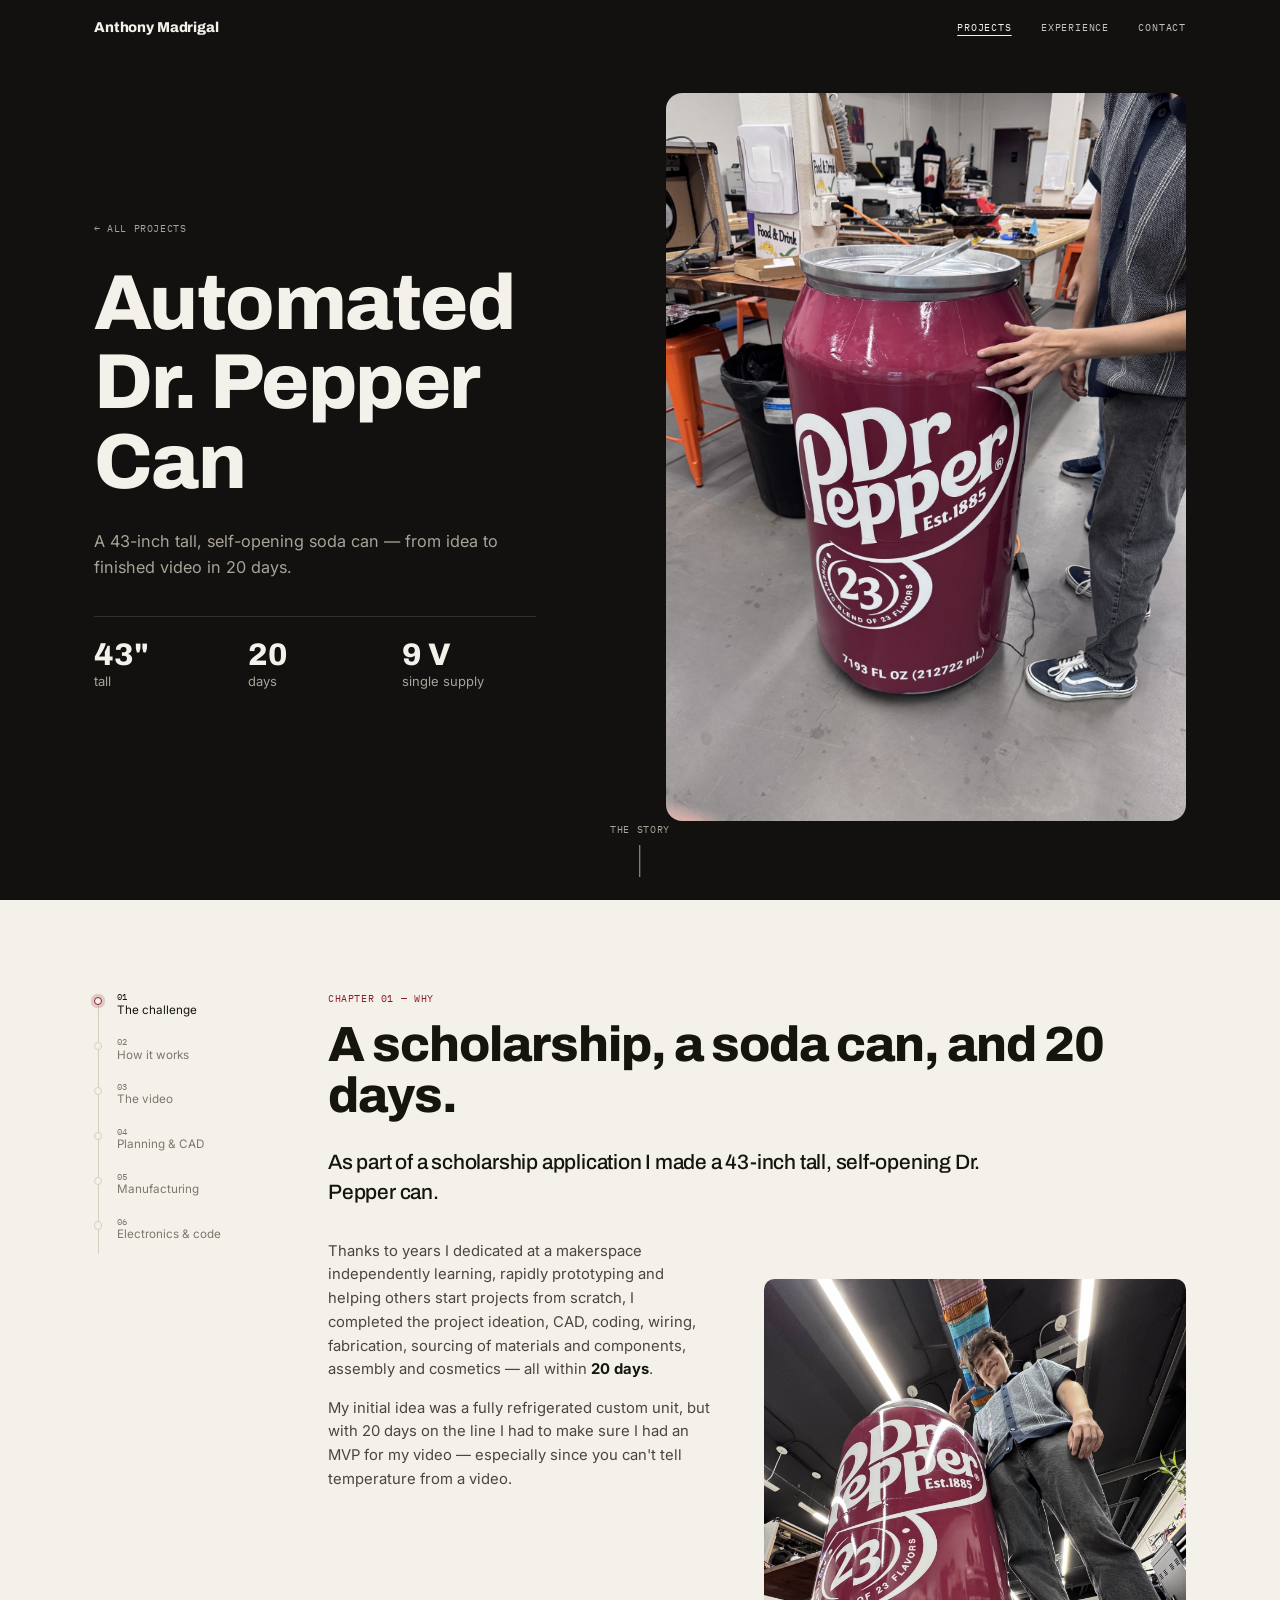
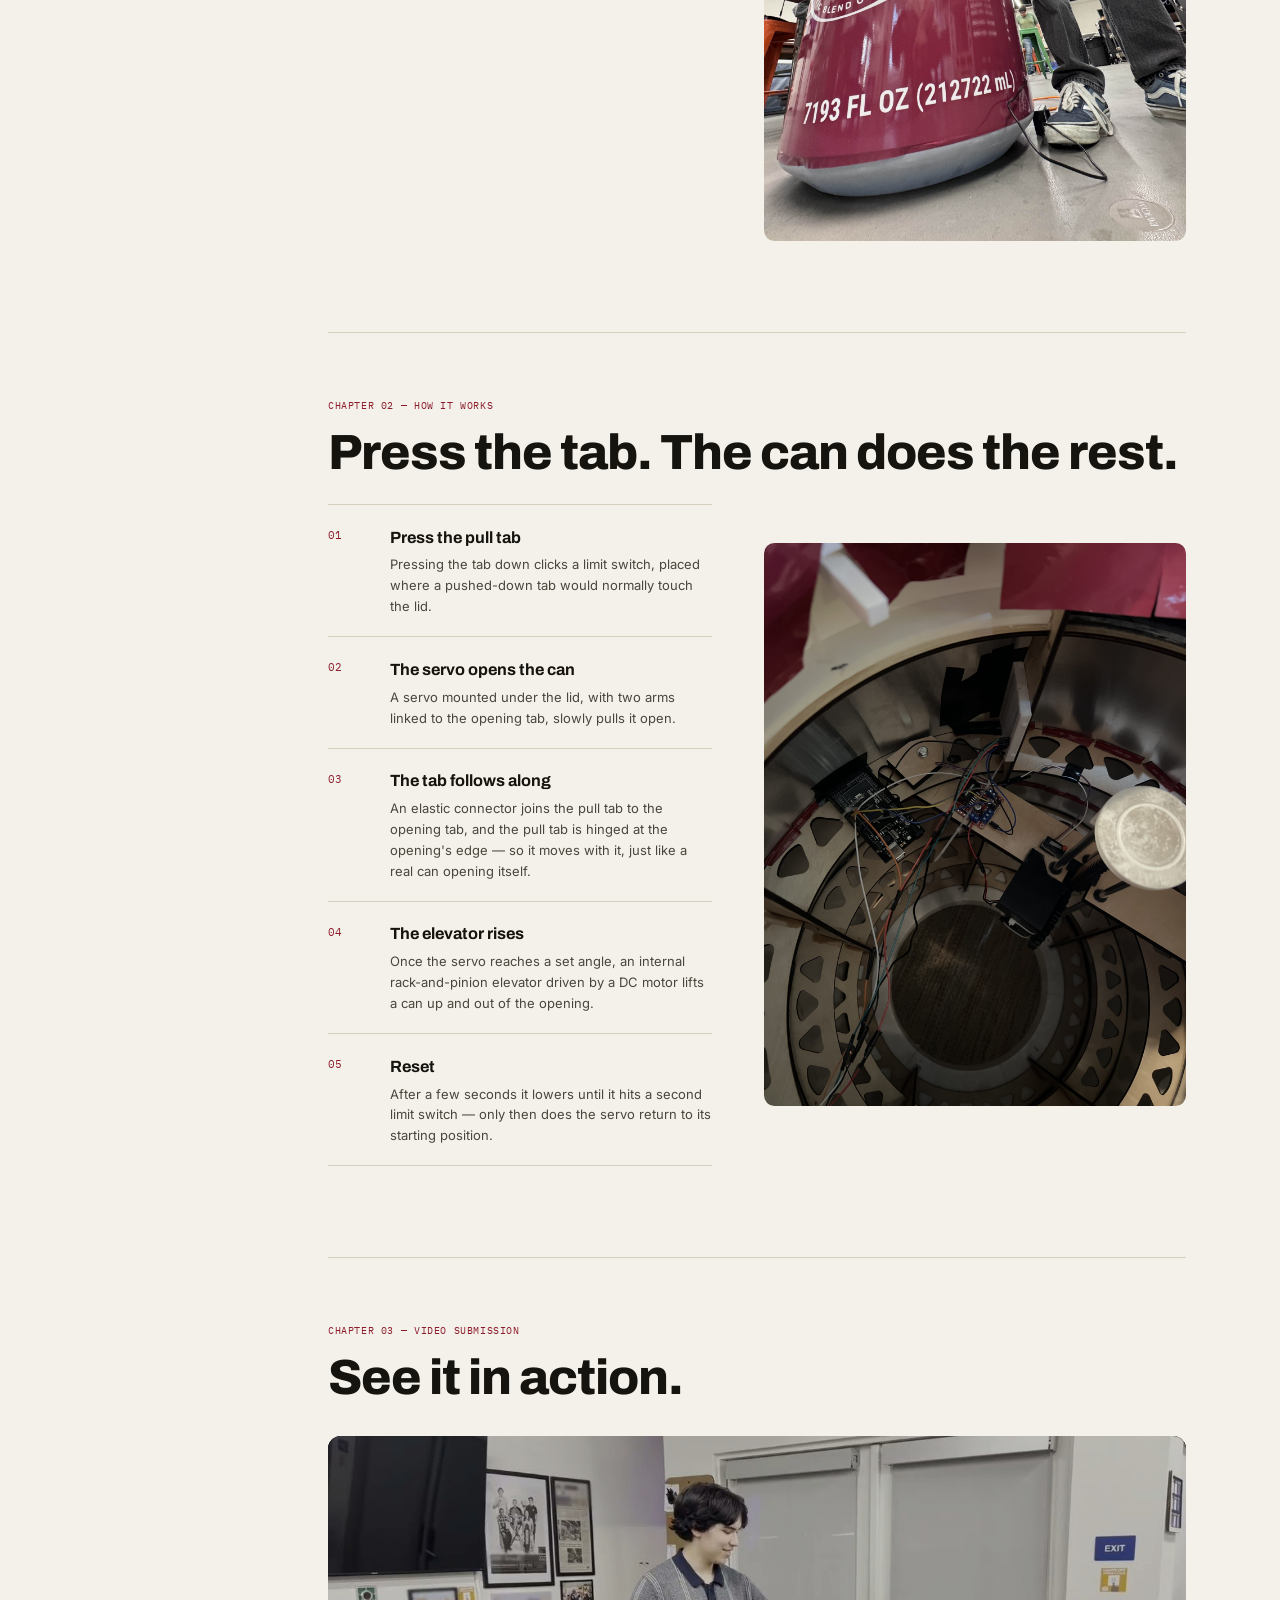
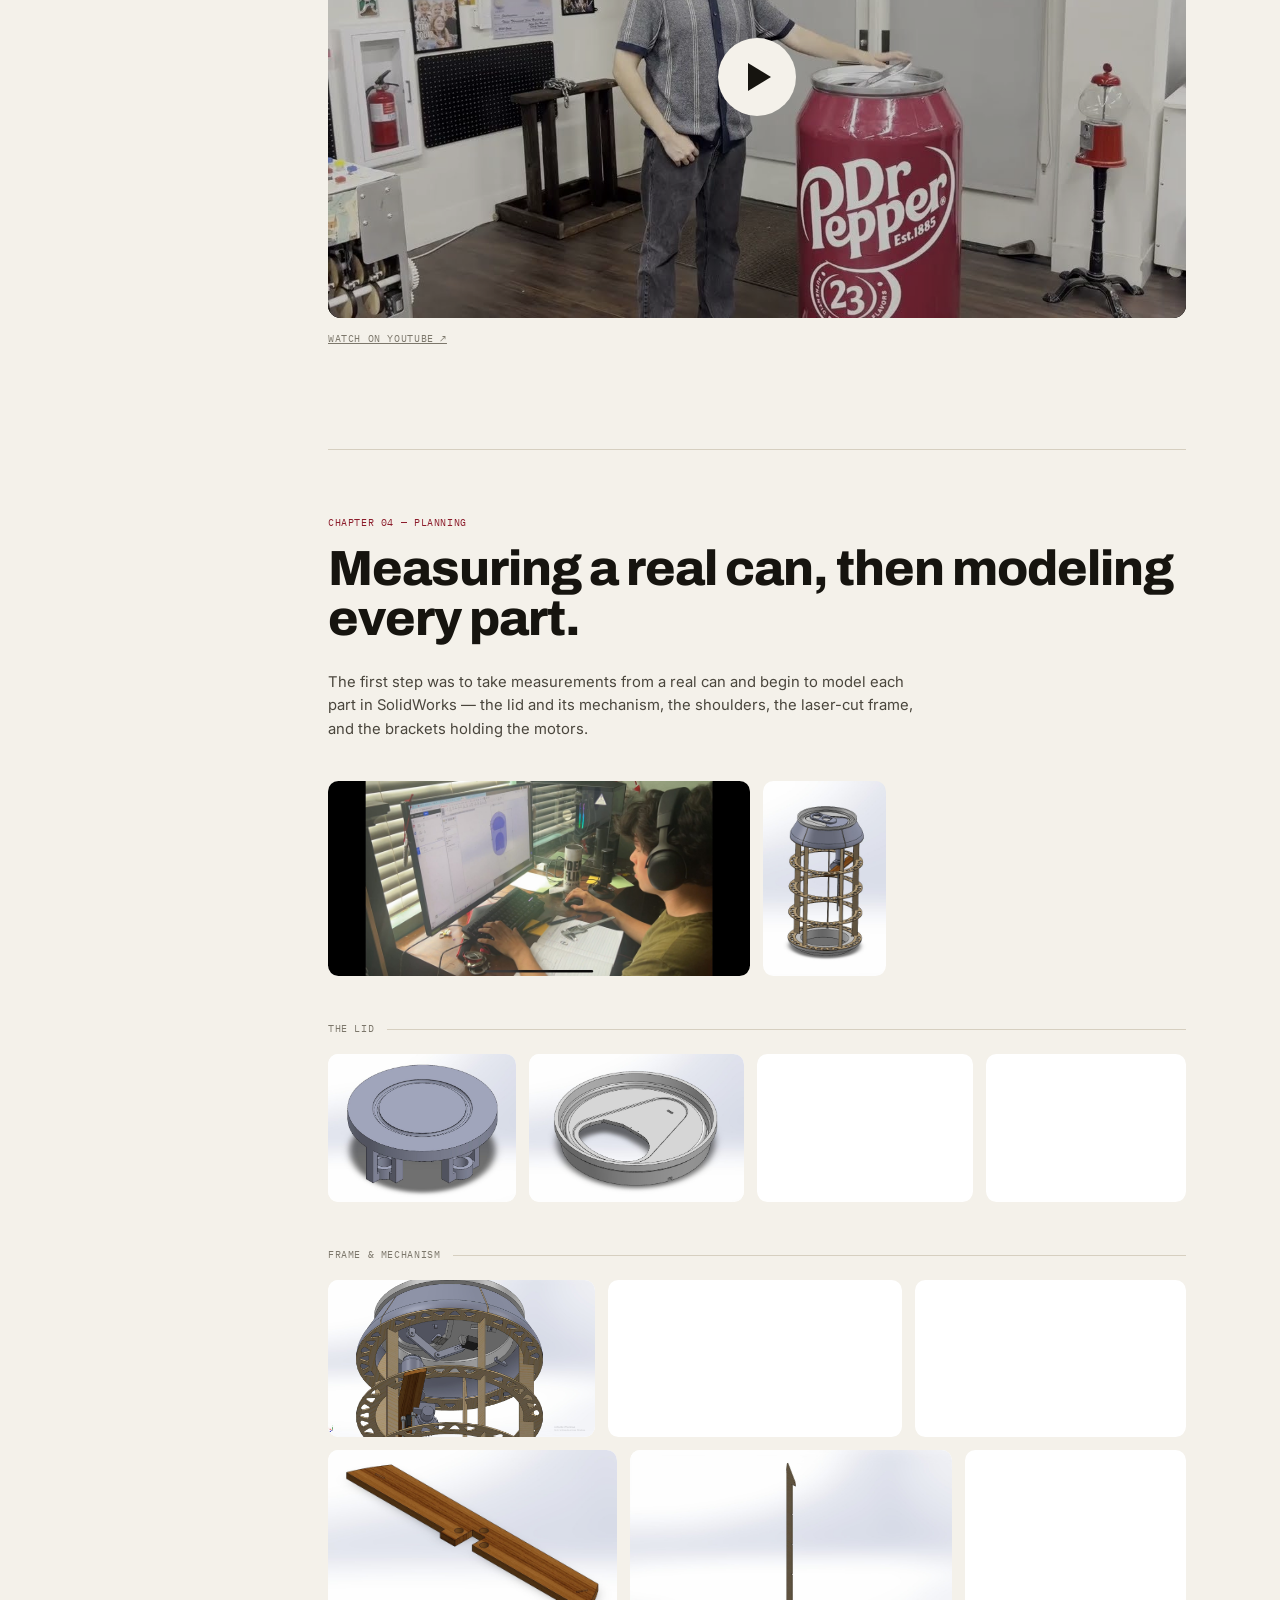
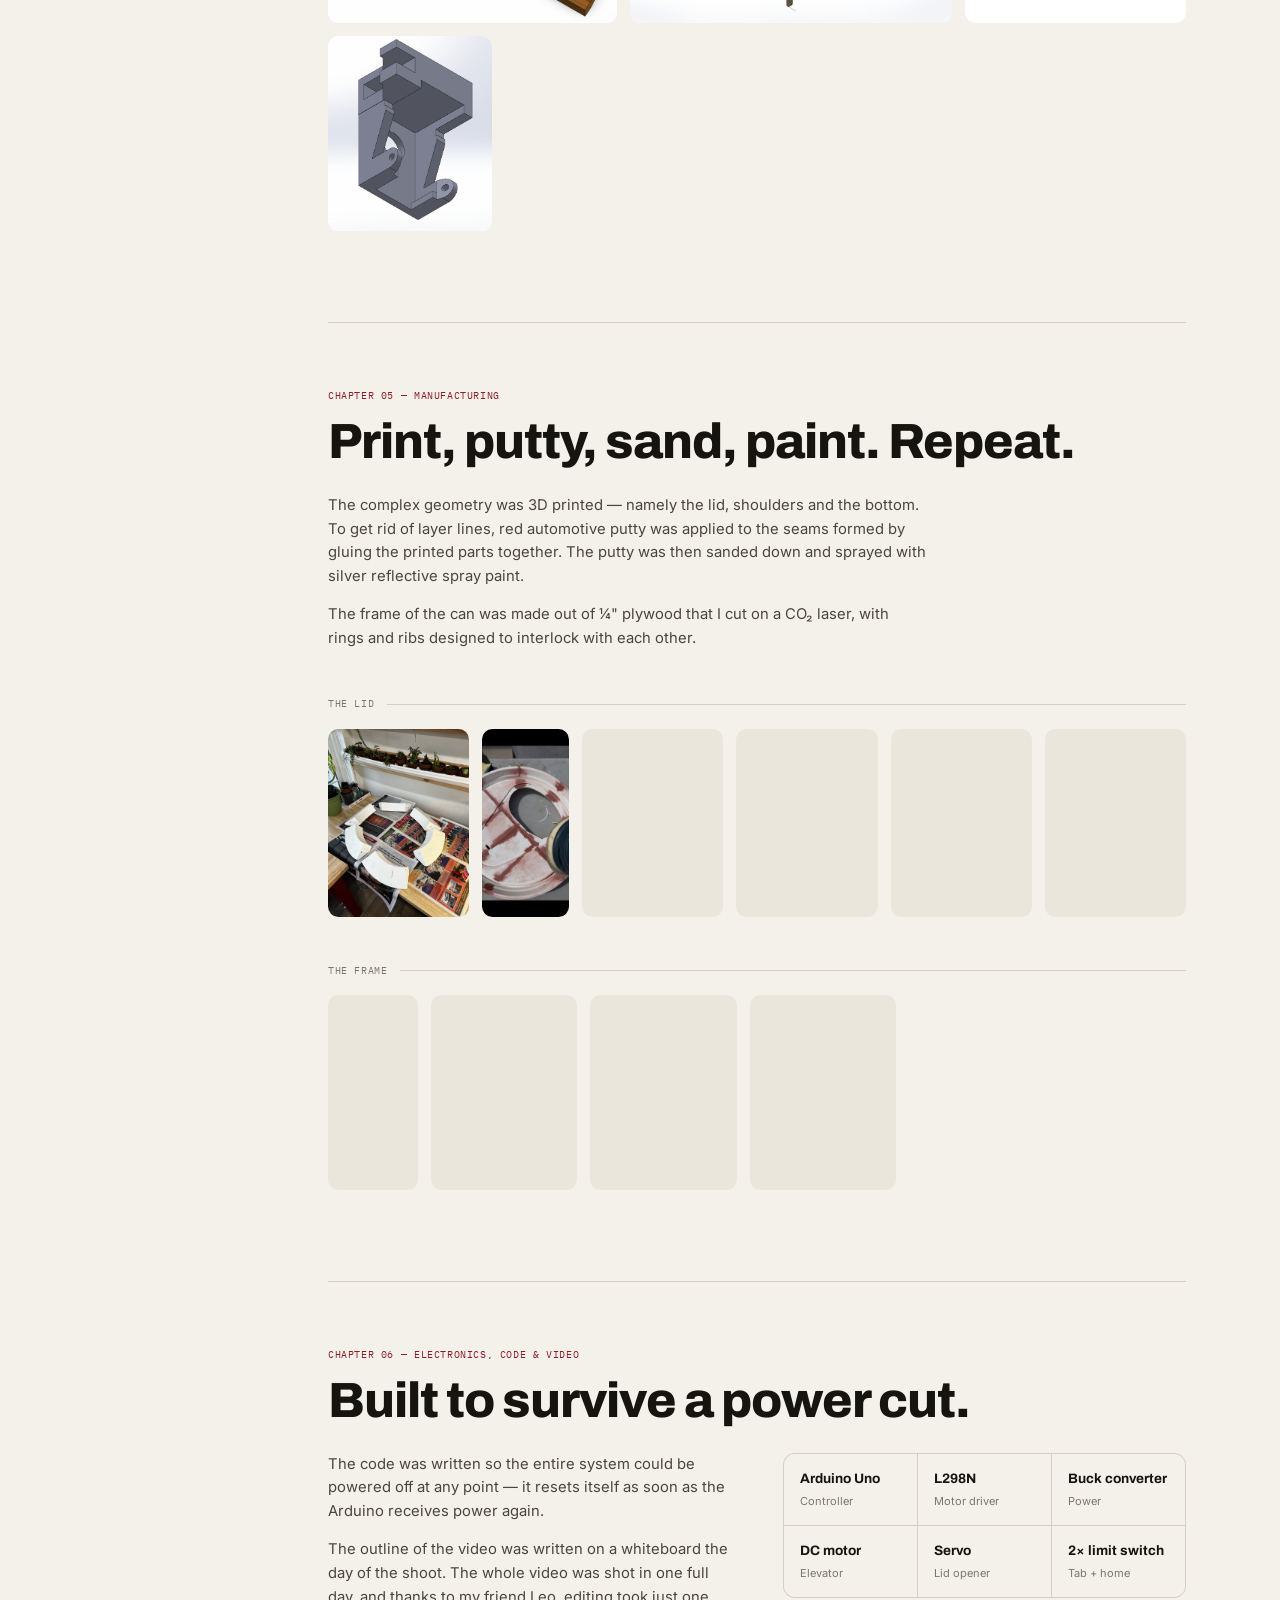
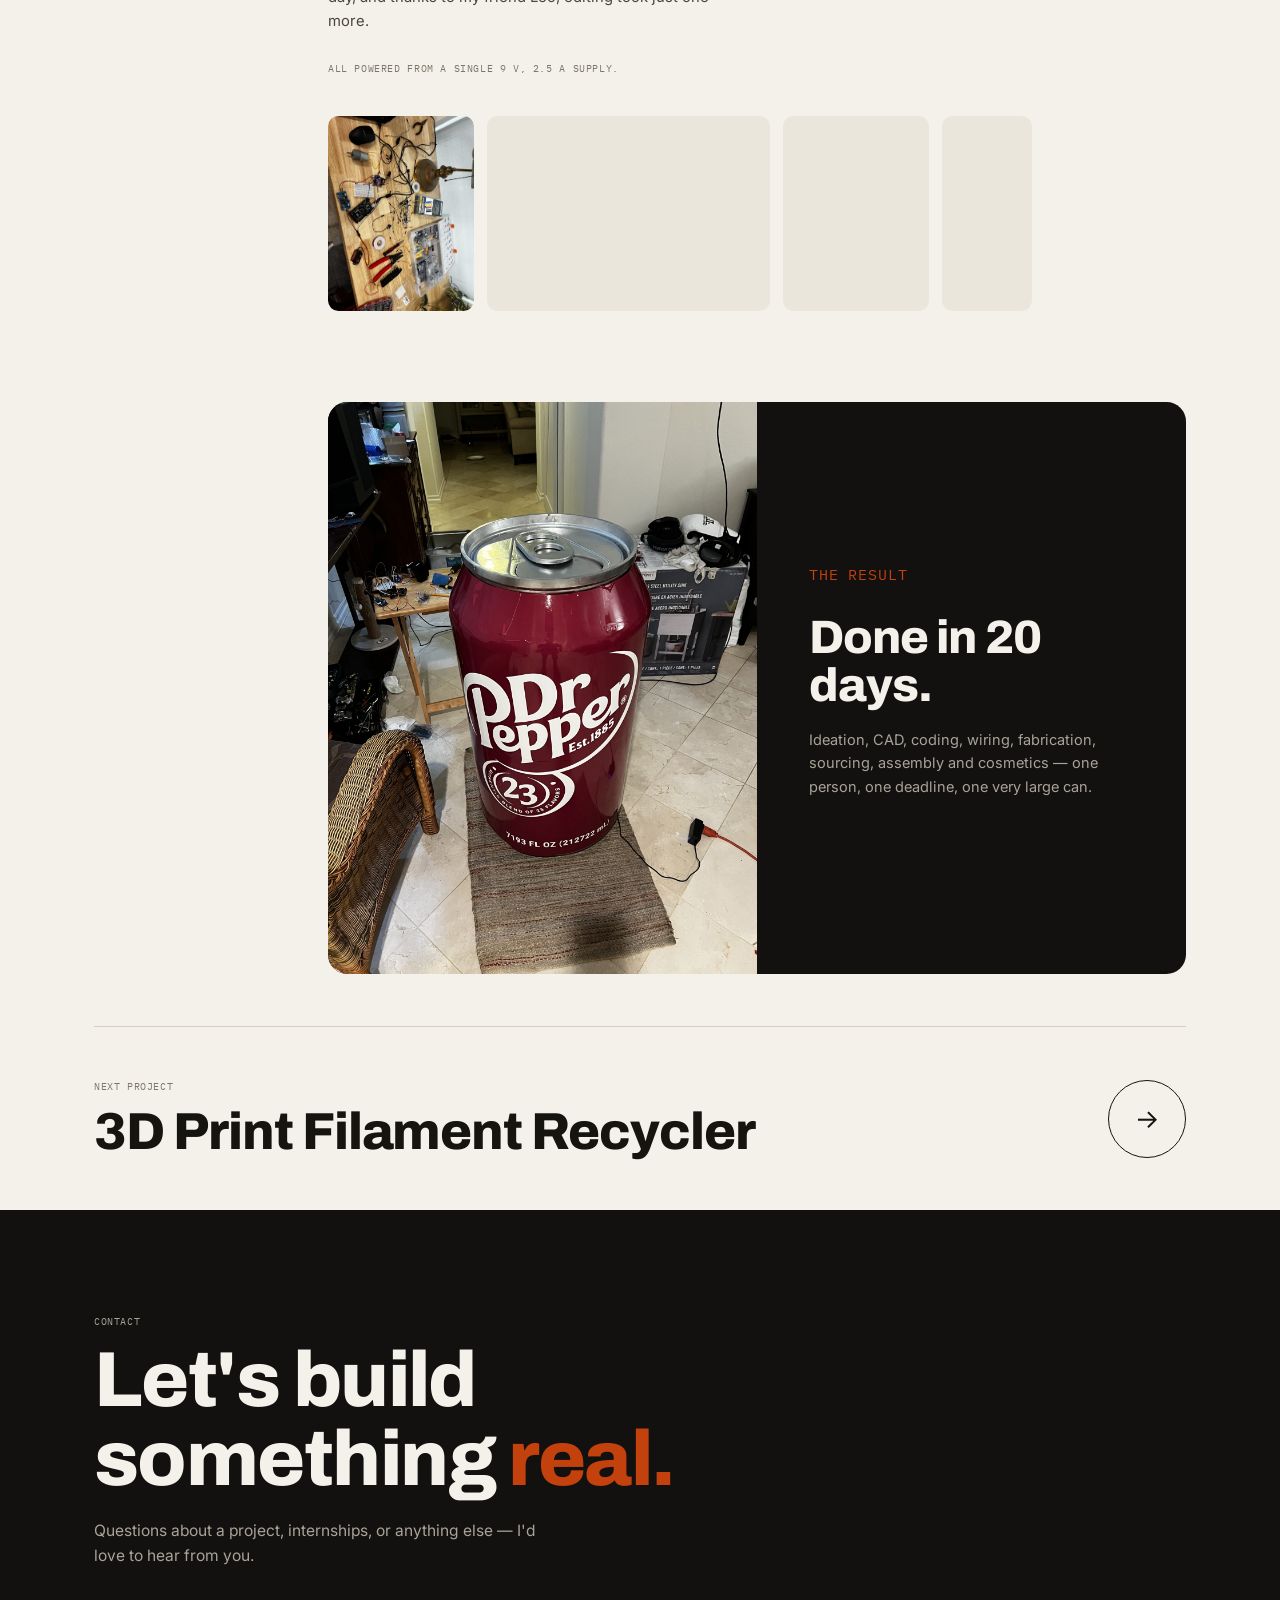
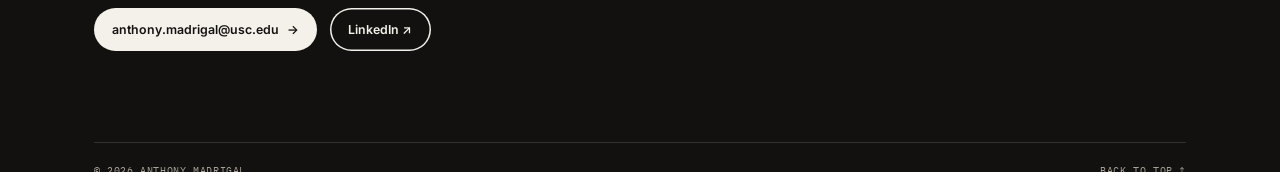
==== projects/dr-pepper-can.html @ dbd02ef3 "Build portfolio site: home, story-style project pages, proportional scaling Co-Authored-By: Claude O" ====
<!doctype html>
<html lang="en" class="no-js">
<head>
<meta charset="utf-8">
<meta name="viewport" content="width=device-width, initial-scale=1">
<title>Automated Dr. Pepper Can — Anthony Madrigal</title>
<meta name="description" content="A 43-inch tall, self-opening Dr. Pepper can — designed, wired, coded, fabricated and filmed in 20 days for a scholarship application.">
<meta property="og:title" content="Automated Dr. Pepper Can — Anthony Madrigal">
<meta property="og:description" content="A 43-inch tall, self-opening Dr. Pepper can — designed, wired, coded, fabricated and filmed in 20 days for a scholarship application.">
<link rel="icon" href="data:image/svg+xml,%3Csvg xmlns='http://www.w3.org/2000/svg' viewBox='0 0 64 64'%3E%3Crect width='64' height='64' rx='14' fill='%2316140f'/%3E%3Ctext x='32' y='43' font-family='Arial' font-weight='800' font-size='28' text-anchor='middle' fill='%23f4f1ea'%3EAM%3C/text%3E%3C/svg%3E">
<link rel="preconnect" href="https://fonts.googleapis.com">
<link rel="preconnect" href="https://fonts.gstatic.com" crossorigin>
<link href="https://fonts.googleapis.com/css2?family=Archivo:wght@500;700;800&family=IBM+Plex+Mono:wght@400;500&family=Inter:wght@400;500;600&display=swap" rel="stylesheet">
<link rel="stylesheet" href="../css/style.css">
</head>
<body id="top">
<header class="site-header on-dark">
  <div class="wrap">
    <a class="brand" href="../index.html">Anthony Madrigal</a>
    <nav class="nav" aria-label="Main">
      <a href="../index.html#projects" aria-current="page">Projects</a>
      <a href="../index.html#experience">Experience</a>
      <a href="../index.html#contact">Contact</a>
    </nav>
  </div>
</header>

<main>
  <section class="p-hero">
    <div class="wrap">
      <div>
        <p class="crumbs mono reveal"><a href="../index.html#projects">← All projects</a></p>
        <h1 class="reveal">Automated Dr. Pepper Can</h1>
        <p class="lede reveal">A 43-inch tall, self-opening soda can — from idea to finished video in 20 days.</p>
        <div class="stats reveal"><div><b>43&quot;</b><span>tall</span></div><div><b>20</b><span>days</span></div><div><b>9 V</b><span>single supply</span></div></div>
      </div>
      <div class="media reveal"><img src="../images/can/hero.jpg" alt="Automated Dr. Pepper Can"></div>
    </div>
    <div class="scroll-cue mono">The story</div>
  </section>

  <div class="wrap">
    <div class="story">
      <aside class="rail" aria-label="Chapters">
        <ol>
          <span class="progress" aria-hidden="true"></span>
        <li><a href="#why"><small>01</small>The challenge</a></li>
        <li><a href="#how"><small>02</small>How it works</a></li>
        <li><a href="#video"><small>03</small>The video</a></li>
        <li><a href="#planning"><small>04</small>Planning &amp; CAD</a></li>
        <li><a href="#manufacturing"><small>05</small>Manufacturing</a></li>
        <li><a href="#electronics"><small>06</small>Electronics &amp; code</a></li>
        </ol>
      </aside>
      <div>
        <section class="chapter" id="why">
          <p class="eyebrow mono reveal">Chapter 01 — Why</p>
          <h2 class="reveal">A scholarship, a soda can, and 20 days.</h2>
          <p class="text big reveal">As part of a scholarship application I made a 43-inch tall, self-opening Dr. Pepper can.</p>
          <div class="split" style="margin-top:2.5rem">
            <div class="text reveal">
              <p>Thanks to years I dedicated at a makerspace independently learning, rapidly prototyping and helping others start projects from scratch, I completed the project ideation, CAD, coding, wiring, fabrication, sourcing of materials and components, assembly and cosmetics — all within <strong>20 days</strong>.</p>
              <p>My initial idea was a fully refrigerated custom unit, but with 20 days on the line I had to make sure I had an MVP for my video — especially since you can't tell temperature from a video.</p>
            </div>
<div class="gallery  single reveal">
  <figure style="--r:0.75"><img src="../images/can/scale.jpg" alt="For scale" loading="lazy" decoding="async"><figcaption>For scale</figcaption></figure>
</div>
          </div>
        </section>
        <section class="chapter" id="how">
          <p class="eyebrow mono reveal">Chapter 02 — How it works</p>
          <h2 class="reveal">Press the tab. The can does the rest.</h2>
          <div class="split">
            <ol class="steps reveal">
              <li><div><b>Press the pull tab</b>Pressing the tab down clicks a limit switch, placed where a pushed-down tab would normally touch the lid.</div></li>
              <li><div><b>The servo opens the can</b>A servo mounted under the lid, with two arms linked to the opening tab, slowly pulls it open.</div></li>
              <li><div><b>The tab follows along</b>An elastic connector joins the pull tab to the opening tab, and the pull tab is hinged at the opening's edge — so it moves with it, just like a real can opening itself.</div></li>
              <li><div><b>The elevator rises</b>Once the servo reaches a set angle, an internal rack-and-pinion elevator driven by a DC motor lifts a can up and out of the opening.</div></li>
              <li><div><b>Reset</b>After a few seconds it lowers until it hits a second limit switch — only then does the servo return to its starting position.</div></li>
            </ol>
            <div class="sticky">
<div class="gallery  single reveal">
  <figure style="--r:0.75"><img src="../images/can/inside.jpg" alt="Looking down into the mechanism" loading="lazy" decoding="async"><figcaption>Looking down into the mechanism</figcaption></figure>
</div>
            </div>
          </div>
        </section>
        <section class="chapter" id="video">
          <p class="eyebrow mono reveal">Chapter 03 — Video submission</p>
          <h2 class="reveal">See it in action.</h2>
          <div class="video reveal">
            <button type="button" data-yt="c0I0LvTEppc" aria-label="Play the Dr. Pepper can video submission">
              <img src="../images/can/video-poster.jpg" alt="" loading="lazy">
              <span class="play" aria-hidden="true"></span>
            </button>
          </div>
          <p class="mono reveal" style="margin-top:1rem;color:var(--ink-3)"><a href="https://youtu.be/c0I0LvTEppc" target="_blank" rel="noopener">Watch on YouTube ↗</a></p>
        </section>
        <section class="chapter" id="planning">
          <p class="eyebrow mono reveal">Chapter 04 — Planning</p>
          <h2 class="reveal">Measuring a real can, then modeling every part.</h2>
          <div class="text reveal"><p>The first step was to take measurements from a real can and begin to model each part in SolidWorks — the lid and its mechanism, the shoulders, the laser-cut frame, and the brackets holding the motors.</p></div>
<div class="gallery  reveal">
  <figure style="--r:2.165"><img src="../images/can/modeling.jpg" alt="Modeling in SolidWorks" loading="lazy" decoding="async"><figcaption>Modeling in SolidWorks</figcaption></figure>
  <figure style="--r:0.629"><img src="../images/can/cad-assembly.jpg" alt="Frame assembly" loading="lazy" decoding="async"><figcaption>Frame assembly</figcaption></figure>
</div>
          <p class="gallery-label mono reveal">The lid</p>
<div class="gallery cad reveal">
  <figure style="--r:1.267"><img src="../images/can/cad-lid.jpg" alt="Lid" loading="lazy" decoding="async"><figcaption>Lid</figcaption></figure>
  <figure style="--r:1.453"><img src="../images/can/cad-lid-top.jpg" alt="Lid, top" loading="lazy" decoding="async"><figcaption>Lid, top</figcaption></figure>
  <figure style="--r:1.461"><img src="../images/can/cad-lid-opening.jpg" alt="Lid opening" loading="lazy" decoding="async"><figcaption>Lid opening</figcaption></figure>
  <figure style="--r:1.351"><img src="../images/can/cad-lid-underside.jpg" alt="Lid underside mounts" loading="lazy" decoding="async"><figcaption>Lid underside mounts</figcaption></figure>
</div>
          <p class="gallery-label mono reveal">Frame &amp; mechanism</p>
<div class="gallery cad reveal">
  <figure style="--r:1.689"><img src="../images/can/cad-frame.jpg" alt="Frame" loading="lazy" decoding="async"><figcaption>Frame</figcaption></figure>
  <figure style="--r:1.864"><img src="../images/can/cad-shoulder.jpg" alt="Shoulder section" loading="lazy" decoding="async"><figcaption>Shoulder section</figcaption></figure>
  <figure style="--r:1.719"><img src="../images/can/cad-ring.jpg" alt="Interlocking ring" loading="lazy" decoding="async"><figcaption>Interlocking ring</figcaption></figure>
  <figure style="--r:1.671"><img src="../images/can/cad-rib.jpg" alt="Rib" loading="lazy" decoding="async"><figcaption>Rib</figcaption></figure>
  <figure style="--r:1.864"><img src="../images/can/cad-rod.jpg" alt="Rod" loading="lazy" decoding="async"><figcaption>Rod</figcaption></figure>
  <figure style="--r:1.277"><img src="../images/can/cad-servo-arm.jpg" alt="Servo arm" loading="lazy" decoding="async"><figcaption>Servo arm</figcaption></figure>
  <figure style="--r:0.842"><img src="../images/can/cad-bracket.jpg" alt="Motor bracket" loading="lazy" decoding="async"><figcaption>Motor bracket</figcaption></figure>
</div>
        </section>
        <section class="chapter" id="manufacturing">
          <p class="eyebrow mono reveal">Chapter 05 — Manufacturing</p>
          <h2 class="reveal">Print, putty, sand, paint. Repeat.</h2>
          <div class="text reveal">
            <p>The complex geometry was 3D printed — namely the lid, shoulders and the bottom. To get rid of layer lines, red automotive putty was applied to the seams formed by gluing the printed parts together. The putty was then sanded down and sprayed with silver reflective spray paint.</p>
            <p>The frame of the can was made out of ¼" plywood that I cut on a CO₂ laser, with rings and ribs designed to interlock with each other.</p>
          </div>
          <p class="gallery-label mono reveal">The lid</p>
<div class="gallery  reveal">
  <figure style="--r:0.75"><img src="../images/can/printed-parts.jpg" alt="Printed parts" loading="lazy" decoding="async"><figcaption>Printed parts</figcaption></figure>
  <figure style="--r:0.462"><img src="../images/can/putty.jpg" alt="Automotive putty on the seams" loading="lazy" decoding="async"><figcaption>Automotive putty on the seams</figcaption></figure>
  <figure style="--r:0.75"><img src="../images/can/printed-lid.jpg" alt="Printed lid" loading="lazy" decoding="async"><figcaption>Printed lid</figcaption></figure>
  <figure style="--r:0.75"><img src="../images/can/painted-lid.jpg" alt="Sanded and painted" loading="lazy" decoding="async"><figcaption>Sanded and painted</figcaption></figure>
  <figure style="--r:0.75"><img src="../images/can/pull-tab.jpg" alt="Pull tab" loading="lazy" decoding="async"><figcaption>Pull tab</figcaption></figure>
  <figure style="--r:0.75"><img src="../images/can/lid-internals.jpg" alt="Lid internals" loading="lazy" decoding="async"><figcaption>Lid internals</figcaption></figure>
</div>
          <p class="gallery-label mono reveal">The frame</p>
<div class="gallery  reveal">
  <figure style="--r:0.462"><img src="../images/can/laser-ring.jpg" alt="Laser-cut ring" loading="lazy" decoding="async"><figcaption>Laser-cut ring</figcaption></figure>
  <figure style="--r:0.75"><img src="../images/can/frame.jpg" alt="Interlocking plywood frame" loading="lazy" decoding="async"><figcaption>Interlocking plywood frame</figcaption></figure>
  <figure style="--r:0.75"><img src="../images/can/frame-lid.jpg" alt="Frame with lid" loading="lazy" decoding="async"><figcaption>Frame with lid</figcaption></figure>
  <figure style="--r:0.75"><img src="../images/can/wrapped.jpg" alt="Wrapping the body" loading="lazy" decoding="async"><figcaption>Wrapping the body</figcaption></figure>
</div>
        </section>
        <section class="chapter" id="electronics">
          <p class="eyebrow mono reveal">Chapter 06 — Electronics, code & video</p>
          <h2 class="reveal">Built to survive a power cut.</h2>
          <div class="split">
            <div class="text reveal">
              <p>The code was written so the entire system could be powered off at any point — it resets itself as soon as the Arduino receives power again.</p>
              <p>The outline of the video was written on a whiteboard the day of the shoot. The whole video was shot in one full day, and thanks to my friend Leo, editing took just one more.</p>
            </div>
            <div class="bom reveal" style="margin:0">
              <div><b>Arduino Uno</b><span>Controller</span></div>
              <div><b>L298N</b><span>Motor driver</span></div>
              <div><b>Buck converter</b><span>Power</span></div>
              <div><b>DC motor</b><span>Elevator</span></div>
              <div><b>Servo</b><span>Lid opener</span></div>
              <div><b>2× limit switch</b><span>Tab + home</span></div>
            </div>
          </div>
          <p class="mono reveal" style="color:var(--ink-3);margin-top:1rem">All powered from a single 9 V, 2.5 A supply.</p>
<div class="gallery  reveal">
  <figure style="--r:0.75"><img src="../images/can/electronics.jpg" alt="Electronics on the bench" loading="lazy" decoding="async"><figcaption>Electronics on the bench</figcaption></figure>
  <figure style="--r:1.45"><img src="../images/can/code.jpg" alt="Arduino code" loading="lazy" decoding="async"><figcaption>Arduino code</figcaption></figure>
  <figure style="--r:0.75"><img src="../images/can/whiteboard.jpg" alt="Video outline on the whiteboard" loading="lazy" decoding="async"><figcaption>Video outline on the whiteboard</figcaption></figure>
  <figure style="--r:0.462"><img src="../images/can/video-shoot.jpg" alt="Shooting the video" loading="lazy" decoding="async"><figcaption>Shooting the video</figcaption></figure>
</div>
        </section>

      <section class="finale reveal" aria-label="Final result">
        <img src="../images/can/final.jpg" alt="The finished Dr. Pepper can" loading="lazy">
        <div class="body">
          <p class="mono" style="color:var(--accent-2)">The result</p>
          <h2>Done in 20 days.</h2>
          <p>Ideation, CAD, coding, wiring, fabrication, sourcing, assembly and cosmetics — one person, one deadline, one very large can.</p>
        </div>
      </section>
      </div>
    </div>

    <a class="next" href="filament-recycler.html">
      <div><p class="mono">Next project</p><h3>3D Print Filament Recycler</h3></div>
      <span class="circle" aria-hidden="true">→</span>
    </a>
  </div>
</main>
<footer class="contact" id="contact">
  <div class="wrap">
    <p class="mono" style="color:var(--on-dark-2)">Contact</p>
    <h2 class="reveal">Let's build<br>something <em>real.</em></h2>
    <p class="lede reveal">Questions about a project, internships, or anything else — I'd love to hear from you.</p>
    <div class="links reveal">
      <a class="btn" href="mailto:anthony.madrigal@usc.edu">anthony.madrigal@usc.edu <span class="arrow">→</span></a>
      <a class="btn ghost" href="https://www.linkedin.com/in/madrigalanthony" target="_blank" rel="noopener">LinkedIn ↗</a>
    </div>
    <div class="foot mono">
      <span>© <span id="yr">2026</span> Anthony Madrigal</span>
      <a href="#top" style="text-decoration:none">Back to top ↑</a>
    </div>
  </div>
</footer>
<script>document.getElementById('yr').textContent = new Date().getFullYear();</script>
<script src="../js/main.js"></script>
</body>
</html>
---- css/style.css ----
/* ==========================================================================
   Anthony Madrigal — portfolio
   Scaling: on screens wider than 900px the whole layout is sized in rem,
   and the root font-size is tied to the window width. A laptop therefore
   shows the same layout as a 27" monitor, just proportionally smaller.
   Phones get a stacked single-column layout instead.
   ========================================================================== */

:root {
  --paper: #f4f1ea;
  --paper-2: #ebe6db;
  --ink: #16140f;
  --ink-2: #4a463d;
  --ink-3: #7c776b;
  --line: #d6cfc0;
  --accent: #8c1c2b;      /* Dr Pepper maroon */
  --accent-2: #c2410c;    /* workshop orange */
  --dark: #121110;
  --dark-2: #1d1b18;
  --on-dark: #f4f1ea;
  --on-dark-2: #a9a397;

  --font-display: "Archivo", "Helvetica Neue", Arial, sans-serif;
  --font-body: "Inter", "Helvetica Neue", Arial, sans-serif;
  --font-mono: "IBM Plex Mono", ui-monospace, Menlo, monospace;

  --wrap: 92rem;
  --gutter: 4rem;
}

/* --- Proportional scaling ------------------------------------------------ */
/* 1920px wide -> 17.5px base; 1440px -> 14px; 2560px -> 23px. */
html { font-size: clamp(13px, calc(100vw / 110), 26px); }
@media (max-width: 900px) {
  html { font-size: 16px; }
  :root { --gutter: 1.25rem; }
}

*, *::before, *::after { box-sizing: border-box; }
html { scroll-behavior: smooth; -webkit-text-size-adjust: 100%; }
@media (prefers-reduced-motion: reduce) { html { scroll-behavior: auto; } }

body {
  margin: 0;
  background: var(--paper);
  color: var(--ink);
  font-family: var(--font-body);
  font-size: 1rem;
  line-height: 1.6;
  -webkit-font-smoothing: antialiased;
  overflow-x: hidden;
}
img { display: block; max-width: 100%; height: auto; }
a { color: inherit; }
h1, h2, h3 { font-family: var(--font-display); line-height: 1.02; margin: 0; letter-spacing: -0.02em; }
p { margin: 0 0 1em; }

.wrap { width: 100%; max-width: var(--wrap); margin: 0 auto; padding: 0 var(--gutter); }
.mono { font-family: var(--font-mono); font-size: 0.78rem; letter-spacing: 0.06em; text-transform: uppercase; }
.sr-only { position: absolute; width: 1px; height: 1px; overflow: hidden; clip: rect(0 0 0 0); }

/* --- Header ------------------------------------------------------------- */
.site-header {
  position: fixed; inset: 0 0 auto 0; z-index: 50;
  transition: background .3s, border-color .3s, color .3s;
  border-bottom: 1px solid transparent;
  color: var(--ink);
}
.site-header.on-dark { color: var(--on-dark); }
.site-header.scrolled {
  background: color-mix(in srgb, var(--paper) 88%, transparent);
  backdrop-filter: blur(10px); -webkit-backdrop-filter: blur(10px);
  border-color: var(--line); color: var(--ink);
}
.site-header .wrap { display: flex; align-items: center; justify-content: space-between; height: 4.25rem; }
.brand { font-family: var(--font-display); font-weight: 800; font-size: 1.1rem; text-decoration: none; letter-spacing: -0.01em; }
.nav { display: flex; gap: 2.25rem; }
.nav a { text-decoration: none; font-family: var(--font-mono); font-size: 0.78rem; letter-spacing: 0.08em; text-transform: uppercase; opacity: .8; }
.nav a:hover, .nav a[aria-current="page"] { opacity: 1; text-decoration: underline; text-underline-offset: .35em; }
@media (max-width: 900px) { .brand { font-size: .95rem; white-space: nowrap; } .nav { gap: .9rem; } .nav a { font-size: .66rem; letter-spacing: .05em; } }

/* --- Buttons ------------------------------------------------------------ */
.btn {
  display: inline-flex; align-items: center; gap: .6rem;
  padding: .9rem 1.4rem; border-radius: 999px;
  background: var(--ink); color: var(--paper);
  text-decoration: none; font-weight: 600; font-size: .95rem;
  transition: transform .2s, background .2s;
}
.btn:hover { transform: translateY(-2px); background: var(--accent); }
.btn.ghost { background: transparent; color: inherit; box-shadow: inset 0 0 0 1.5px currentColor; }
.btn.ghost:hover { background: var(--ink); color: var(--paper); }
.btn .arrow { transition: transform .2s; }
.btn:hover .arrow { transform: translateX(3px); }

/* --- Home hero ---------------------------------------------------------- */
.home-hero { min-height: 100vh; display: grid; align-items: center; padding: 7rem 0 4rem; position: relative; }
.home-hero .wrap { display: grid; grid-template-columns: 1.15fr 1fr; gap: 5rem; align-items: center; }
.home-hero .kicker { color: var(--accent); margin-bottom: 1.5rem; }
.home-hero h1 { font-size: 6.4rem; font-weight: 800; }
.home-hero h1 span { display: block; color: var(--ink-3); }
.home-hero .lede { font-size: 1.3rem; color: var(--ink-2); max-width: 32rem; margin: 2rem 0 2.5rem; }
.home-hero .actions { display: flex; gap: 1rem; flex-wrap: wrap; }
.hero-stack { position: relative; aspect-ratio: 4 / 4.4; }
.hero-stack figure { position: absolute; margin: 0; border-radius: 1rem; overflow: hidden; box-shadow: 0 1.5rem 3rem -1.5rem rgba(22,20,15,.45); }
.hero-stack img { width: 100%; height: 100%; object-fit: cover; }
.hero-stack .a { inset: 0 22% 12% 0; }
.hero-stack .b { width: 42%; aspect-ratio: 3/4; right: 0; bottom: 0; border: .4rem solid var(--paper); }
.hero-stack .tag {
  position: absolute; left: 1rem; bottom: 1rem; background: var(--paper); color: var(--ink);
  padding: .4rem .7rem; border-radius: .4rem;
}
.scroll-cue { position: absolute; left: 50%; bottom: 1.75rem; transform: translateX(-50%); color: var(--ink-3); display: flex; flex-direction: column; align-items: center; gap: .5rem; }
.scroll-cue::after { content: ""; width: 1px; height: 2.5rem; background: currentColor; animation: cue 2s infinite; transform-origin: top; }
@keyframes cue { 0% { transform: scaleY(0); } 50% { transform: scaleY(1); transform-origin: top; } 51% { transform-origin: bottom; } 100% { transform: scaleY(0); transform-origin: bottom; } }

/* --- Section headings --------------------------------------------------- */
.section { padding: 8rem 0; }
.section-head { display: flex; justify-content: space-between; align-items: end; gap: 2rem; margin-bottom: 3.5rem; border-bottom: 1px solid var(--line); padding-bottom: 1.5rem; }
.section-head h2 { font-size: 3.6rem; font-weight: 800; }
.section-head .mono { color: var(--ink-3); }

/* --- Featured project (home) -------------------------------------------- */
.featured {
  display: grid; grid-template-columns: 1fr 1.1fr; min-height: 44rem;
  background: var(--dark); color: var(--on-dark); border-radius: 1.5rem; overflow: hidden; text-decoration: none;
}
.featured .media { position: relative; overflow: hidden; }
.featured .media img { width: 100%; height: 100%; object-fit: cover; transition: transform .8s cubic-bezier(.2,.7,.2,1); }
.featured:hover .media img { transform: scale(1.04); }
.featured .body { padding: 4rem; display: flex; flex-direction: column; justify-content: space-between; gap: 2rem; }
.featured .label { color: var(--accent-2); }
.featured h3 { font-size: 4.2rem; font-weight: 800; margin: 1rem 0 1.5rem; }
.featured p { color: var(--on-dark-2); font-size: 1.12rem; max-width: 34rem; }
.stats { display: grid; grid-template-columns: repeat(3, 1fr); gap: 1.5rem; border-top: 1px solid #34312c; padding-top: 1.75rem; }
.stats b { display: block; font-family: var(--font-display); font-size: 2.4rem; font-weight: 800; line-height: 1; color: var(--on-dark); }
.stats span { color: var(--on-dark-2); }
.featured .go { display: inline-flex; gap: .6rem; align-items: center; font-weight: 600; }

/* --- Project list (home) ------------------------------------------------ */
.project-row {
  display: grid; grid-template-columns: 6rem 1fr 26rem; gap: 3rem; align-items: center;
  padding: 2.5rem 0; border-bottom: 1px solid var(--line); text-decoration: none;
}
.project-row .num { color: var(--ink-3); }
.project-row h3 { font-size: 2.8rem; font-weight: 800; transition: color .2s; }
.project-row p { color: var(--ink-2); margin: .75rem 0 0; max-width: 40rem; }
.project-row .thumb { aspect-ratio: 16/10; border-radius: .9rem; overflow: hidden; background: var(--paper-2); }
.project-row .thumb img { width: 100%; height: 100%; object-fit: cover; transition: transform .6s; }
.project-row:hover h3 { color: var(--accent); }
.project-row:hover .thumb img { transform: scale(1.05); }
.chip-list { display: flex; flex-wrap: wrap; gap: .5rem; margin-top: 1rem; }
.chip { font-family: var(--font-mono); font-size: .7rem; letter-spacing: .05em; text-transform: uppercase; padding: .3rem .6rem; border: 1px solid var(--line); border-radius: 999px; color: var(--ink-2); }

/* --- Workbench band ----------------------------------------------------- */
.band { position: relative; height: 34rem; overflow: hidden; }
.band img { position: absolute; inset: -10% 0; width: 100%; height: 120%; object-fit: cover; will-change: transform; }
.band::after { content: ""; position: absolute; inset: 0; background: linear-gradient(90deg, rgba(18,17,16,.75), rgba(18,17,16,.1) 70%); }
.band .wrap { position: relative; z-index: 1; height: 100%; display: flex; align-items: center; color: var(--on-dark); }
.band blockquote { margin: 0; font-family: var(--font-display); font-size: 3rem; font-weight: 700; line-height: 1.1; max-width: 40rem; letter-spacing: -.02em; }

/* --- Logos -------------------------------------------------------------- */
.logos { display: grid; grid-template-columns: repeat(4, 1fr); gap: 1px; background: var(--line); border: 1px solid var(--line); border-radius: 1rem; overflow: hidden; }
.logos figure { margin: 0; background: var(--paper); display: flex; flex-direction: column; align-items: center; justify-content: center; gap: 1rem; padding: 2.5rem 1rem; }
.logos img { height: 5rem; width: auto; object-fit: contain; filter: grayscale(1); opacity: .8; transition: filter .3s, opacity .3s; }
.logos figure:hover img { filter: none; opacity: 1; }
.logos figcaption { color: var(--ink-3); text-align: center; }

/* --- Contact / footer --------------------------------------------------- */
.contact { background: var(--dark); color: var(--on-dark); padding: 8rem 0 3rem; }
.contact h2 { font-size: 6rem; font-weight: 800; }
.contact h2 em { font-style: normal; color: var(--accent-2); }
.contact .lede { color: var(--on-dark-2); font-size: 1.2rem; max-width: 36rem; margin: 1.5rem 0 3rem; }
.contact .links { display: flex; flex-wrap: wrap; gap: 1rem; }
.contact .btn { background: var(--on-dark); color: var(--dark); }
.contact .btn:hover { background: var(--accent-2); color: var(--on-dark); }
.contact .btn.ghost { background: transparent; color: var(--on-dark); }
.contact .btn.ghost:hover { background: var(--on-dark); color: var(--dark); }
.foot { display: flex; justify-content: space-between; margin-top: 7rem; padding-top: 1.5rem; border-top: 1px solid #34312c; color: var(--on-dark-2); }

/* ==========================================================================
   Project "story" pages
   ========================================================================== */
.p-hero { min-height: 100vh; background: var(--dark); color: var(--on-dark); display: grid; position: relative; overflow: hidden; }
.p-hero .wrap { display: grid; grid-template-columns: 1fr 1fr; gap: 4rem; align-items: center; padding-top: 6rem; padding-bottom: 5rem; }
.p-hero .crumbs { color: var(--on-dark-2); margin-bottom: 2rem; }
.p-hero .crumbs a { text-decoration: none; }
.p-hero .crumbs a:hover { color: var(--on-dark); }
.p-hero h1 { font-size: 6rem; font-weight: 800; }
.p-hero .lede { color: var(--on-dark-2); font-size: 1.25rem; margin: 2rem 0 2.75rem; max-width: 32rem; }
.p-hero .stats { max-width: 34rem; }
.p-hero .media { position: relative; height: 82vh; max-height: 56rem; border-radius: 1.25rem; overflow: hidden; }
.p-hero .media img { width: 100%; height: 100%; object-fit: cover; }
.p-hero .scroll-cue { color: var(--on-dark-2); }

/* Story layout: sticky chapter rail + content */
.story { display: grid; grid-template-columns: 14rem 1fr; gap: 4rem; padding-top: 7rem; padding-bottom: 4rem; }
.rail { position: sticky; top: 7rem; align-self: start; }
.rail ol { list-style: none; margin: 0; padding: 0; position: relative; }
.rail ol::before { content: ""; position: absolute; left: .3rem; top: .5rem; bottom: .5rem; width: 1px; background: var(--line); }
.rail .progress { position: absolute; left: .3rem; top: .5rem; width: 1px; background: var(--accent); height: 0; transition: height .15s linear; }
.rail li { position: relative; padding: 0 0 1.35rem 1.75rem; }
.rail li::before { content: ""; position: absolute; left: 0; top: .45rem; width: .65rem; height: .65rem; border-radius: 50%; background: var(--paper); border: 1.5px solid var(--line); transition: all .25s; }
.rail li.done::before { background: var(--accent); border-color: var(--accent); }
.rail li.active::before { background: var(--paper); border-color: var(--accent); box-shadow: 0 0 0 .25rem color-mix(in srgb, var(--accent) 18%, transparent); }
.rail a { text-decoration: none; color: var(--ink-3); font-size: .9rem; display: block; line-height: 1.35; transition: color .2s; }
.rail a small { display: block; font-family: var(--font-mono); font-size: .66rem; letter-spacing: .08em; }
.rail li.active a, .rail a:hover { color: var(--ink); }

.chapter { padding-bottom: 7rem; scroll-margin-top: 6rem; }
.chapter + .chapter { border-top: 1px solid var(--line); padding-top: 5rem; }
.chapter .eyebrow { color: var(--accent); margin-bottom: 1rem; }
.chapter h2 { font-size: 3.8rem; font-weight: 800; margin-bottom: 2rem; }
.chapter .text { max-width: 46rem; font-size: 1.14rem; color: var(--ink-2); }
.chapter .text strong { color: var(--ink); }
.chapter .text.big { font-size: 1.6rem; line-height: 1.45; color: var(--ink); font-family: var(--font-display); font-weight: 500; letter-spacing: -.01em; max-width: 52rem; }

.split { display: grid; grid-template-columns: 1fr 1fr; gap: 4rem; align-items: start; }
.split .sticky { position: sticky; top: 7rem; }

/* How-it-works steps */
.steps { list-style: none; margin: 0; padding: 0; counter-reset: s; }
.steps li { counter-increment: s; display: grid; grid-template-columns: 3.5rem 1fr; gap: 1.25rem; padding: 1.5rem 0; border-top: 1px solid var(--line); color: var(--ink-2); }
.steps li:last-child { border-bottom: 1px solid var(--line); }
.steps li::before { content: counter(s, decimal-leading-zero); font-family: var(--font-mono); font-size: .85rem; color: var(--accent); padding-top: .2rem; }
.steps b { display: block; color: var(--ink); font-family: var(--font-display); font-size: 1.25rem; margin-bottom: .3rem; }

/* Bill of materials */
.bom { display: grid; grid-template-columns: repeat(3, 1fr); gap: 1px; background: var(--line); border: 1px solid var(--line); border-radius: .9rem; overflow: hidden; margin: 2.5rem 0 0; }
.bom div { background: var(--paper); padding: 1.1rem 1.25rem; }
.bom b { display: block; font-family: var(--font-display); font-size: 1.05rem; }
.bom span { color: var(--ink-3); font-size: .85rem; }

/* Justified galleries: each figure grows by its aspect ratio (--r) */
.gallery { display: flex; flex-wrap: wrap; gap: 1rem; margin-top: 3rem; }
/* Invisible filler so a lone photo on the last row doesn't stretch full width */
.gallery::after { content: ""; flex: 140 1 0; min-width: 0; }
.gallery.single::after { display: none; }
.gallery figure { margin: 0; flex: calc(var(--r) * 100) 1 calc(var(--r) * 15rem); max-width: 100%; position: relative; border-radius: .8rem; overflow: hidden; background: var(--paper-2); cursor: zoom-in; }
.gallery figure img { width: 100%; height: 100%; object-fit: cover; aspect-ratio: var(--r); transition: transform .5s; }
.gallery figure:hover img { transform: scale(1.03); }
.gallery figcaption { position: absolute; left: .6rem; bottom: .6rem; background: rgba(18,17,16,.78); color: var(--on-dark); padding: .3rem .55rem; border-radius: .35rem; font-size: .75rem; opacity: 0; transform: translateY(.3rem); transition: all .25s; }
.gallery figure:hover figcaption, .gallery figure:focus-visible figcaption { opacity: 1; transform: none; }
.gallery.cad figure { background: #fff; }
.gallery.cad figure img { object-fit: contain; }
.gallery-label { margin-top: 3.5rem; color: var(--ink-3); display: flex; align-items: center; gap: 1rem; }
.gallery-label::after { content: ""; flex: 1; height: 1px; background: var(--line); }
.gallery-label + .gallery { margin-top: 1.25rem; }

/* Video */
.video { position: relative; aspect-ratio: 16/9; border-radius: 1rem; overflow: hidden; background: #000; margin-top: 2.5rem; }
.video iframe, .video button { position: absolute; inset: 0; width: 100%; height: 100%; border: 0; }
.video button { cursor: pointer; padding: 0; background: #000; }
.video button img { width: 100%; height: 100%; object-fit: cover; opacity: .8; transition: opacity .3s; }
.video button:hover img { opacity: 1; }
.video .play { position: absolute; left: 50%; top: 50%; transform: translate(-50%,-50%); width: 6rem; height: 6rem; border-radius: 50%; background: var(--paper); display: grid; place-items: center; transition: transform .25s; }
.video button:hover .play { transform: translate(-50%,-50%) scale(1.08); }
.video .play::before { content: ""; border-style: solid; border-width: 1.1rem 0 1.1rem 1.8rem; border-color: transparent transparent transparent var(--ink); margin-left: .4rem; }

/* Finale */
.finale { position: relative; border-radius: 1.5rem; overflow: hidden; background: var(--dark); color: var(--on-dark); display: grid; grid-template-columns: 1fr 1fr; min-height: 44rem; }
.finale img { width: 100%; height: 100%; object-fit: cover; }
.finale .body { padding: 4rem; display: flex; flex-direction: column; justify-content: center; }
.finale h2 { font-size: 3.6rem; font-weight: 800; margin: 1rem 0 1.5rem; }
.finale p { color: var(--on-dark-2); font-size: 1.12rem; }

/* Placeholder note for unwritten sections */
.todo { border: 1.5px dashed var(--accent-2); color: var(--ink-2); border-radius: .8rem; padding: 1.25rem 1.5rem; max-width: 46rem; background: color-mix(in srgb, var(--accent-2) 6%, transparent); }
.todo b { color: var(--accent-2); }

/* Next project */
.next { display: grid; grid-template-columns: 1fr auto; align-items: center; gap: 2rem; padding: 4rem 0; border-top: 1px solid var(--line); text-decoration: none; }
.next h3 { font-size: 4rem; font-weight: 800; transition: color .2s; }
.next .mono { color: var(--ink-3); margin-bottom: .75rem; }
.next .circle { width: 6rem; height: 6rem; border-radius: 50%; border: 1.5px solid var(--ink); display: grid; place-items: center; font-size: 2rem; transition: all .25s; }
.next:hover h3 { color: var(--accent); }
.next:hover .circle { background: var(--ink); color: var(--paper); transform: translateX(.5rem); }

/* Lightbox */
.lightbox { position: fixed; inset: 0; z-index: 100; background: rgba(12,11,10,.94); display: none; align-items: center; justify-content: center; padding: 3rem; }
.lightbox.open { display: flex; }
.lightbox img { max-width: 100%; max-height: 100%; border-radius: .5rem; }
.lightbox button { position: absolute; background: none; border: 0; color: var(--on-dark); font-size: 2rem; cursor: pointer; padding: 1rem; line-height: 1; }
.lightbox .close { top: 1rem; right: 1.25rem; }
.lightbox .prev { left: 1rem; top: 50%; transform: translateY(-50%); }
.lightbox .nextb { right: 1rem; top: 50%; transform: translateY(-50%); }
.lightbox .cap { position: absolute; bottom: 1.25rem; left: 0; right: 0; text-align: center; color: var(--on-dark-2); }

/* Reveal on scroll */
.reveal { opacity: 0; transform: translateY(1.5rem); transition: opacity .8s cubic-bezier(.2,.7,.2,1), transform .8s cubic-bezier(.2,.7,.2,1); }
.reveal.in { opacity: 1; transform: none; }
.no-js .reveal { opacity: 1; transform: none; }
@media (prefers-reduced-motion: reduce) {
  .reveal { opacity: 1; transform: none; transition: none; }
  .scroll-cue::after { animation: none; }
}

/* ==========================================================================
   Phone / small tablet layout
   ========================================================================== */
@media (max-width: 900px) {
  .home-hero { min-height: auto; padding: 6rem 0 3rem; }
  .home-hero .wrap, .p-hero .wrap { grid-template-columns: 1fr; gap: 2.5rem; }
  .home-hero h1 { font-size: 3.4rem; }
  .home-hero .lede { font-size: 1.1rem; margin: 1.25rem 0 1.75rem; }
  .scroll-cue { display: none; }
  .section { padding: 4.5rem 0; }
  .section-head { flex-direction: column; align-items: start; gap: .5rem; margin-bottom: 2rem; }
  .section-head h2 { font-size: 2.3rem; }
  .featured { grid-template-columns: 1fr; min-height: 0; }
  .featured .media { aspect-ratio: 4/3; }
  .featured .body { padding: 1.75rem; }
  .featured h3 { font-size: 2.3rem; }
  .stats b { font-size: 1.6rem; }
  .stats { gap: 1rem; }
  .project-row { grid-template-columns: 1fr; gap: 1rem; padding: 2rem 0; }
  .project-row .thumb { order: -1; }
  .project-row h3 { font-size: 1.9rem; }
  .band { height: 22rem; }
  .band blockquote { font-size: 1.8rem; }
  .logos { grid-template-columns: repeat(2, 1fr); }
  .logos img { height: 3.5rem; }
  .contact { padding: 5rem 0 2rem; }
  .contact h2 { font-size: 3.2rem; }
  .foot { flex-direction: column; gap: .5rem; margin-top: 4rem; }

  .p-hero { min-height: auto; }
  .p-hero .wrap { padding-top: 5.5rem; padding-bottom: 3rem; }
  .p-hero h1 { font-size: 3rem; }
  .p-hero .lede { font-size: 1.1rem; margin: 1.25rem 0 1.75rem; }
  .p-hero .media { height: auto; aspect-ratio: 3/4; }
  .story { grid-template-columns: 1fr; padding-top: 3.5rem; gap: 0; }
  .rail { display: none; }
  .chapter { padding-bottom: 4rem; }
  .chapter + .chapter { padding-top: 3.5rem; }
  .chapter h2 { font-size: 2.3rem; margin-bottom: 1.25rem; }
  .chapter .text { font-size: 1.02rem; }
  .chapter .text.big { font-size: 1.25rem; }
  .split { grid-template-columns: 1fr; gap: 2rem; }
  .split .sticky { position: static; }
  .bom { grid-template-columns: 1fr 1fr; }
  .gallery { gap: .6rem; margin-top: 2rem; }
  .gallery figure { flex-basis: calc(var(--r) * 7rem); }
  .finale { grid-template-columns: 1fr; min-height: 0; }
  .finale .body { padding: 1.75rem; }
  .finale h2 { font-size: 2.2rem; }
  .next h3 { font-size: 2.2rem; }
  .next .circle { width: 3.5rem; height: 3.5rem; font-size: 1.3rem; }
  .lightbox { padding: 3.5rem .5rem; }
}

/* When JavaScript lays the gallery out, it sets each photo's exact width */
.gallery.js::after { display: none; }
.gallery.js figure { flex: none; max-width: none; }
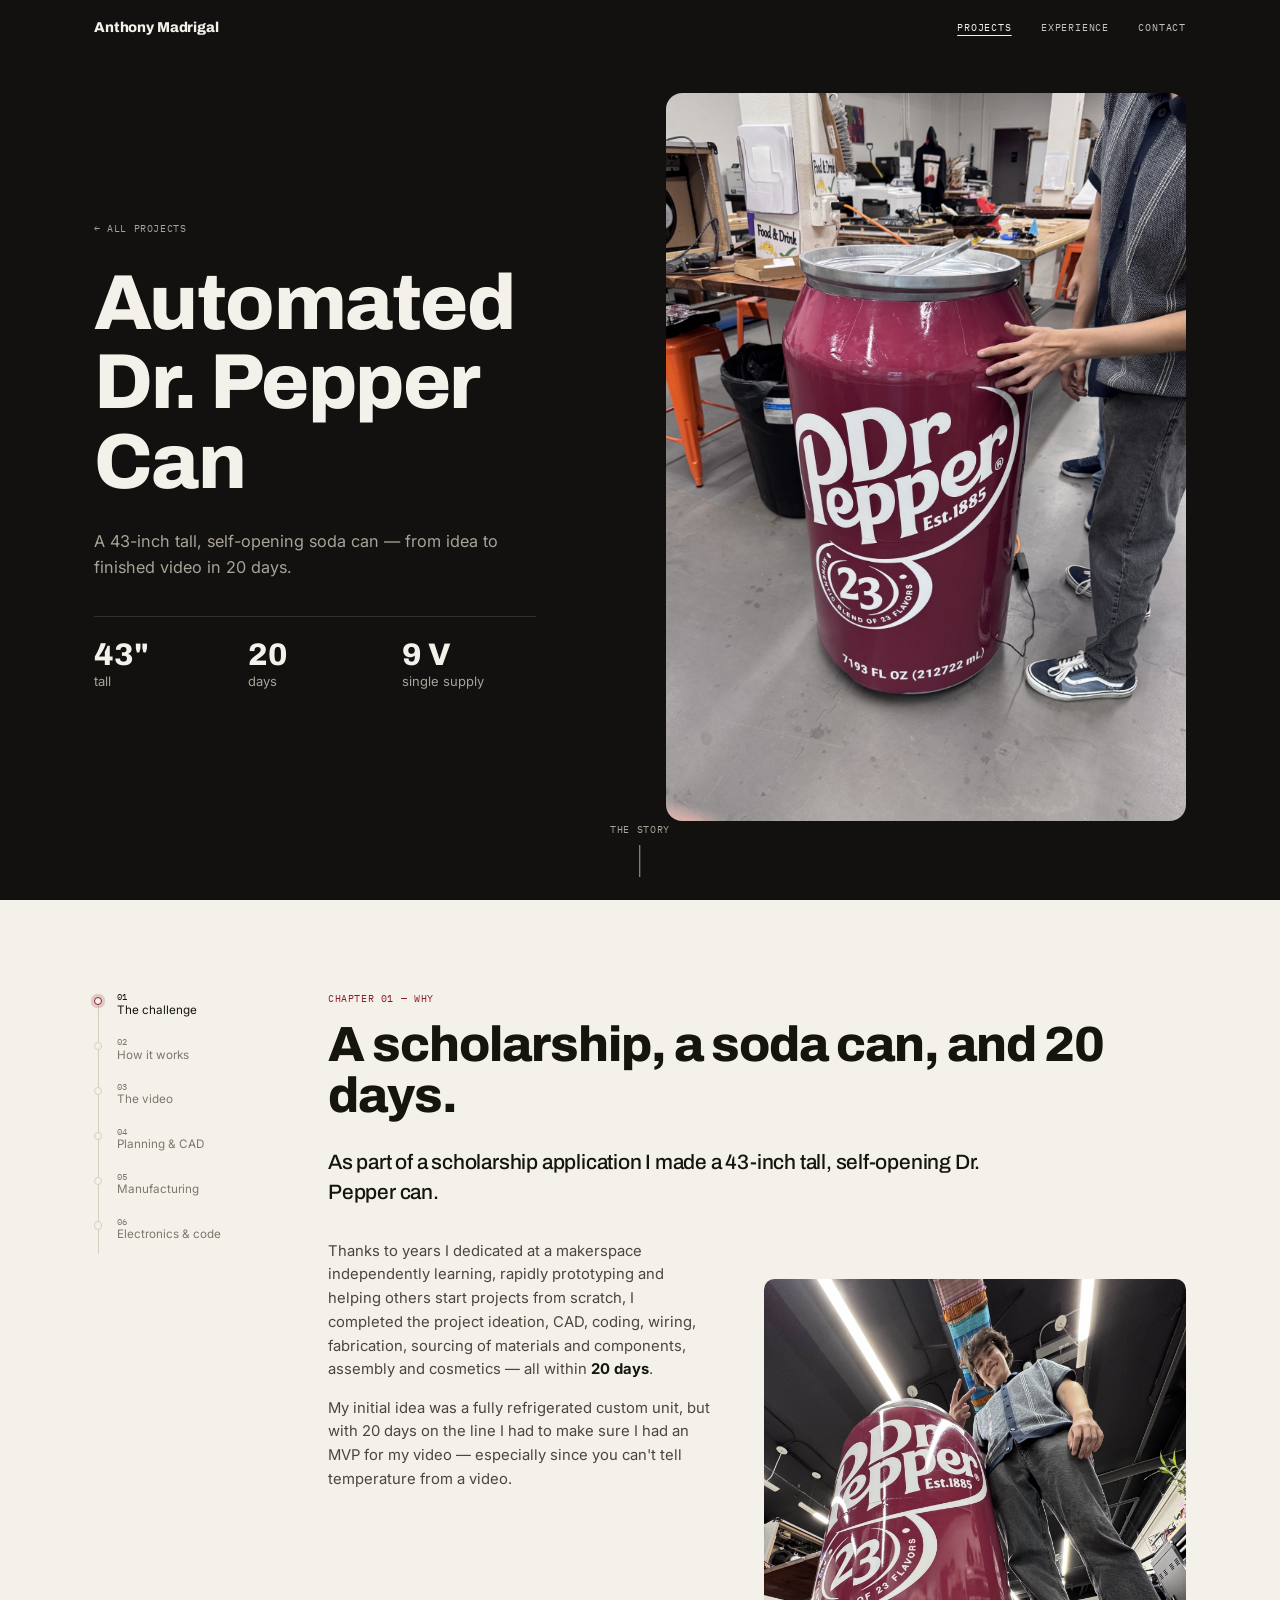
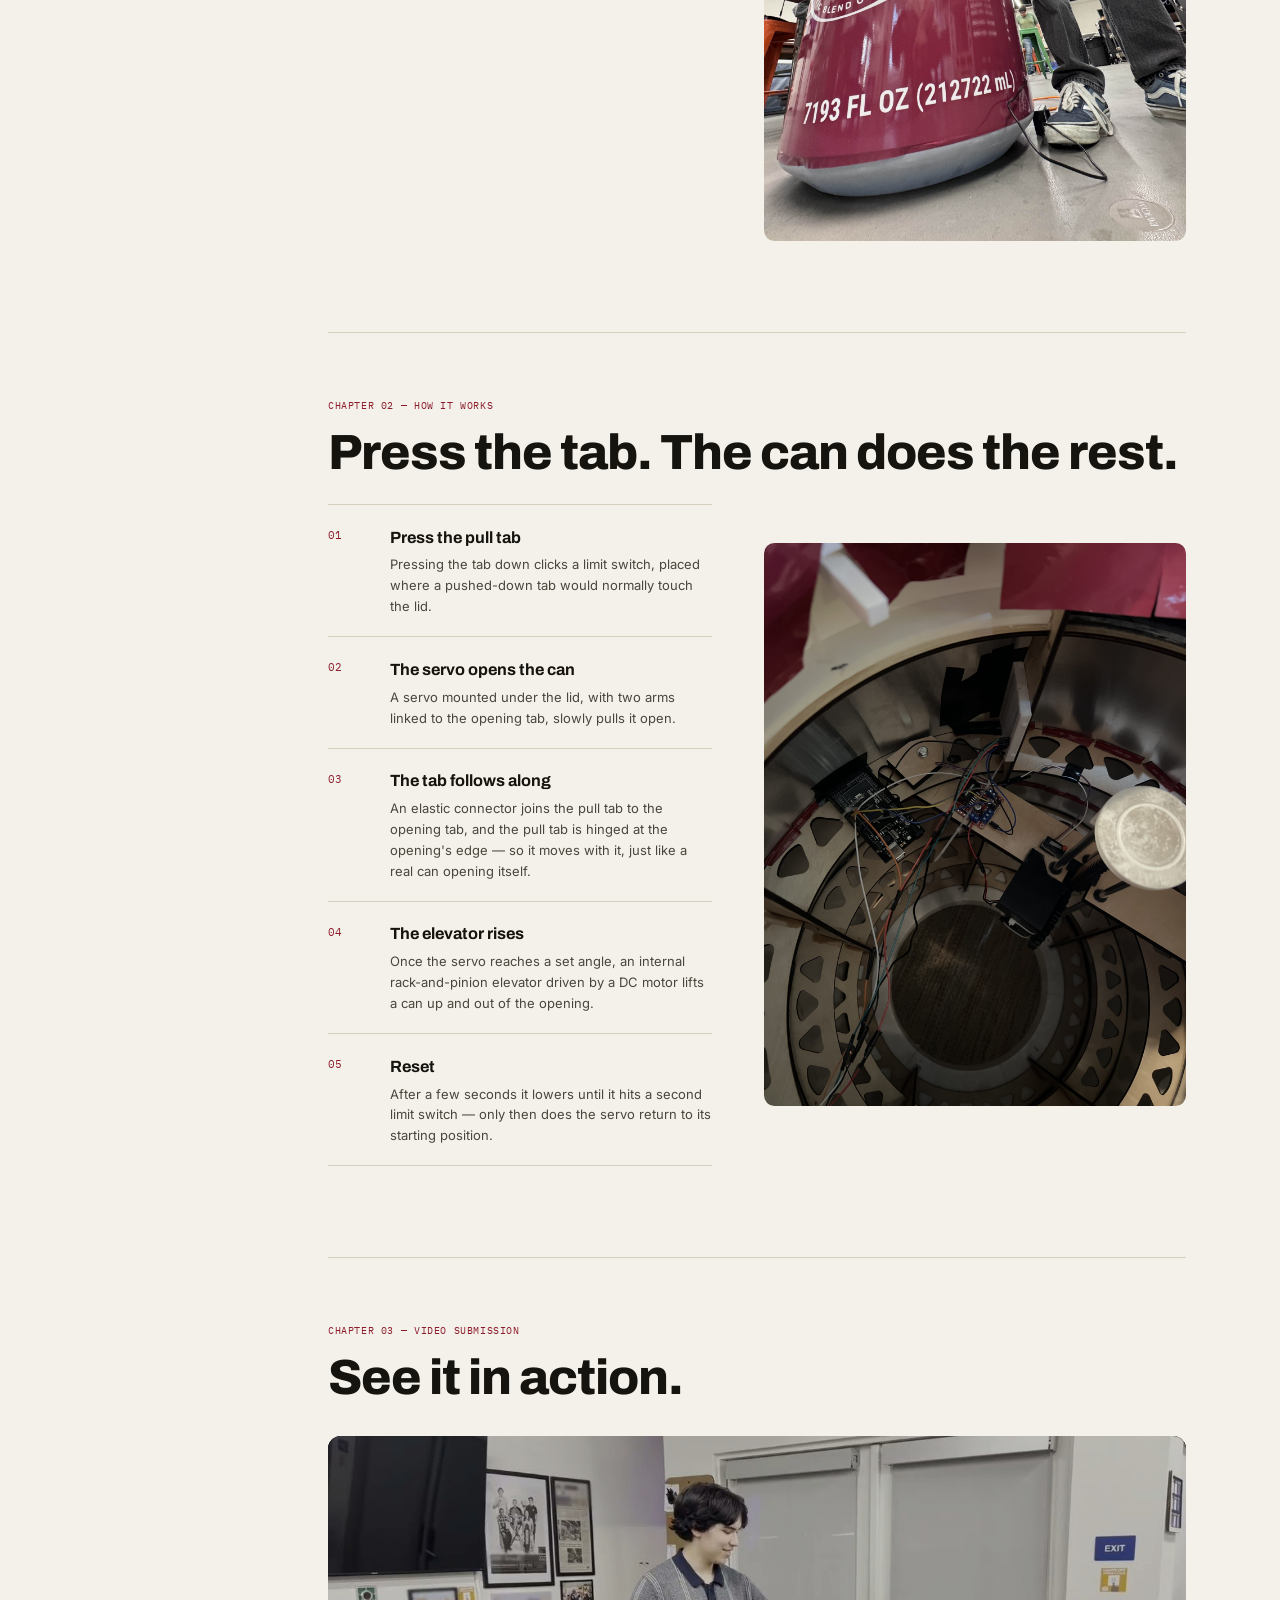
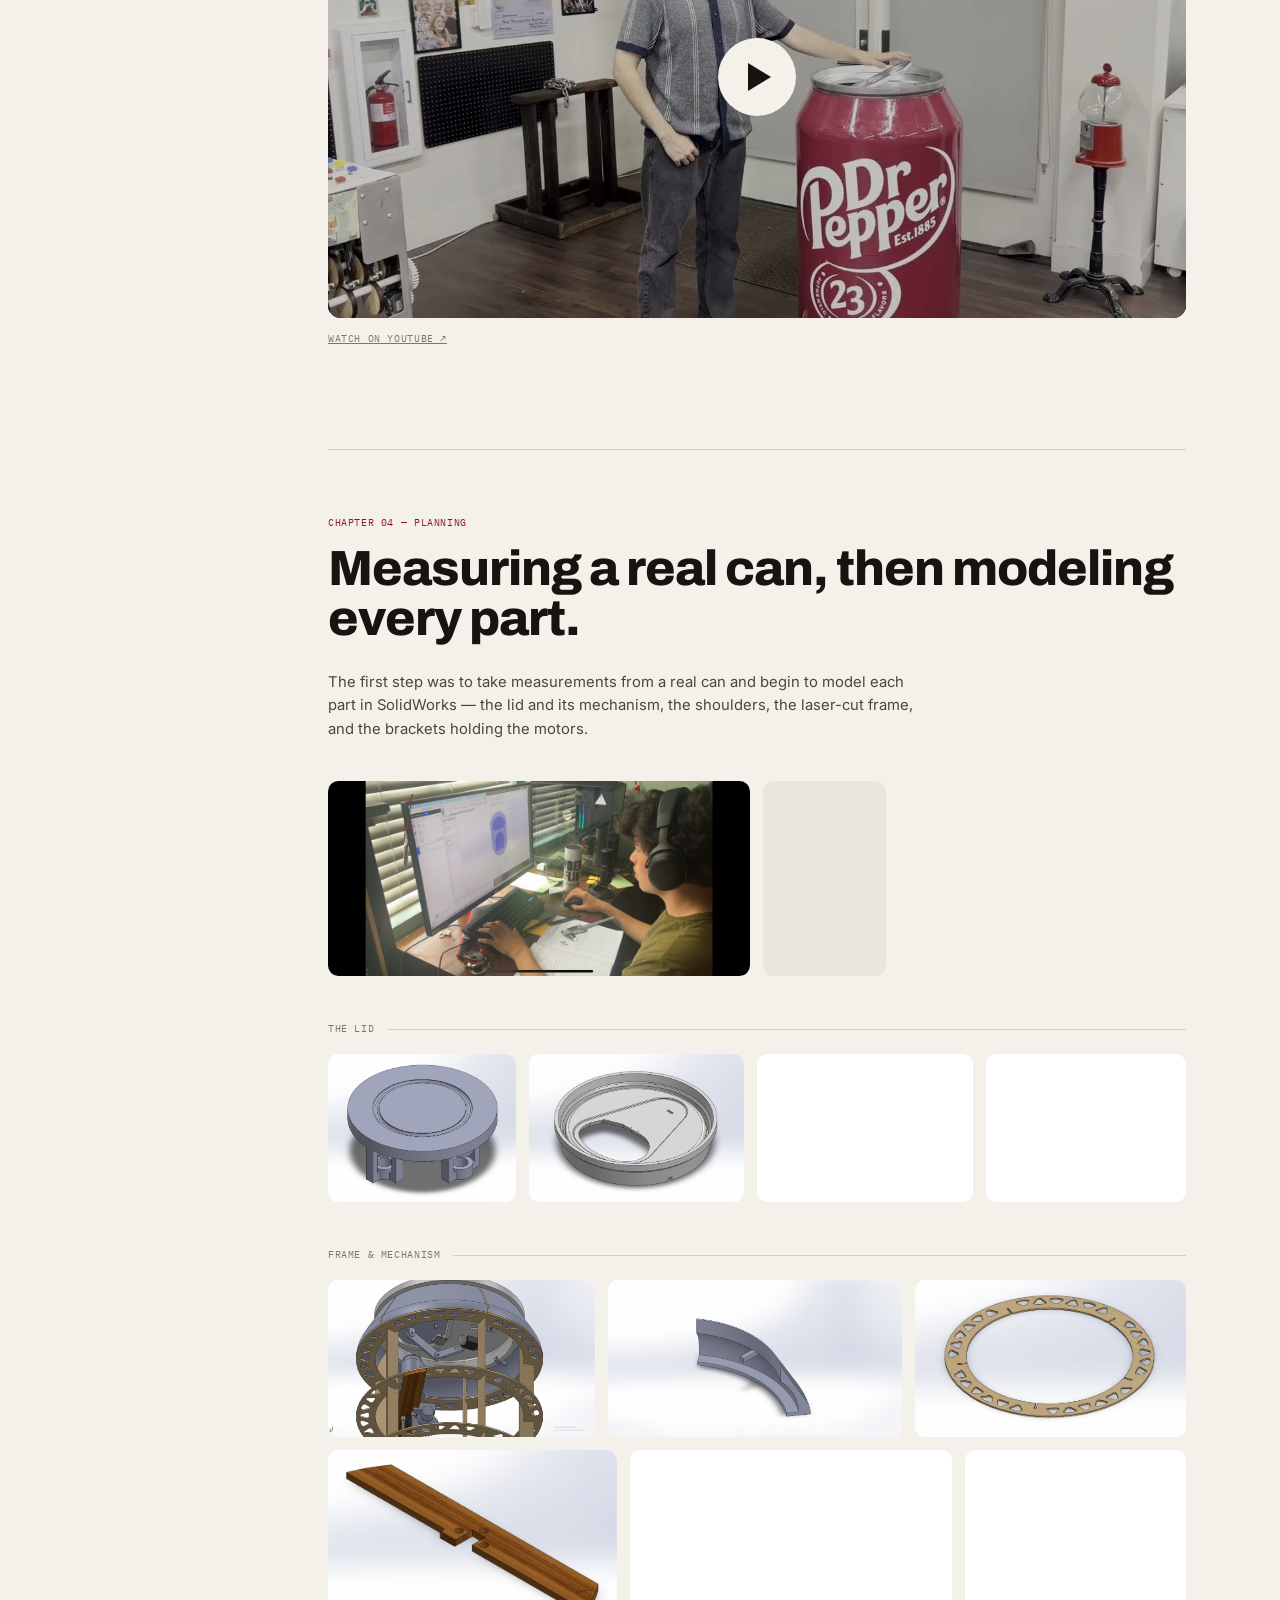
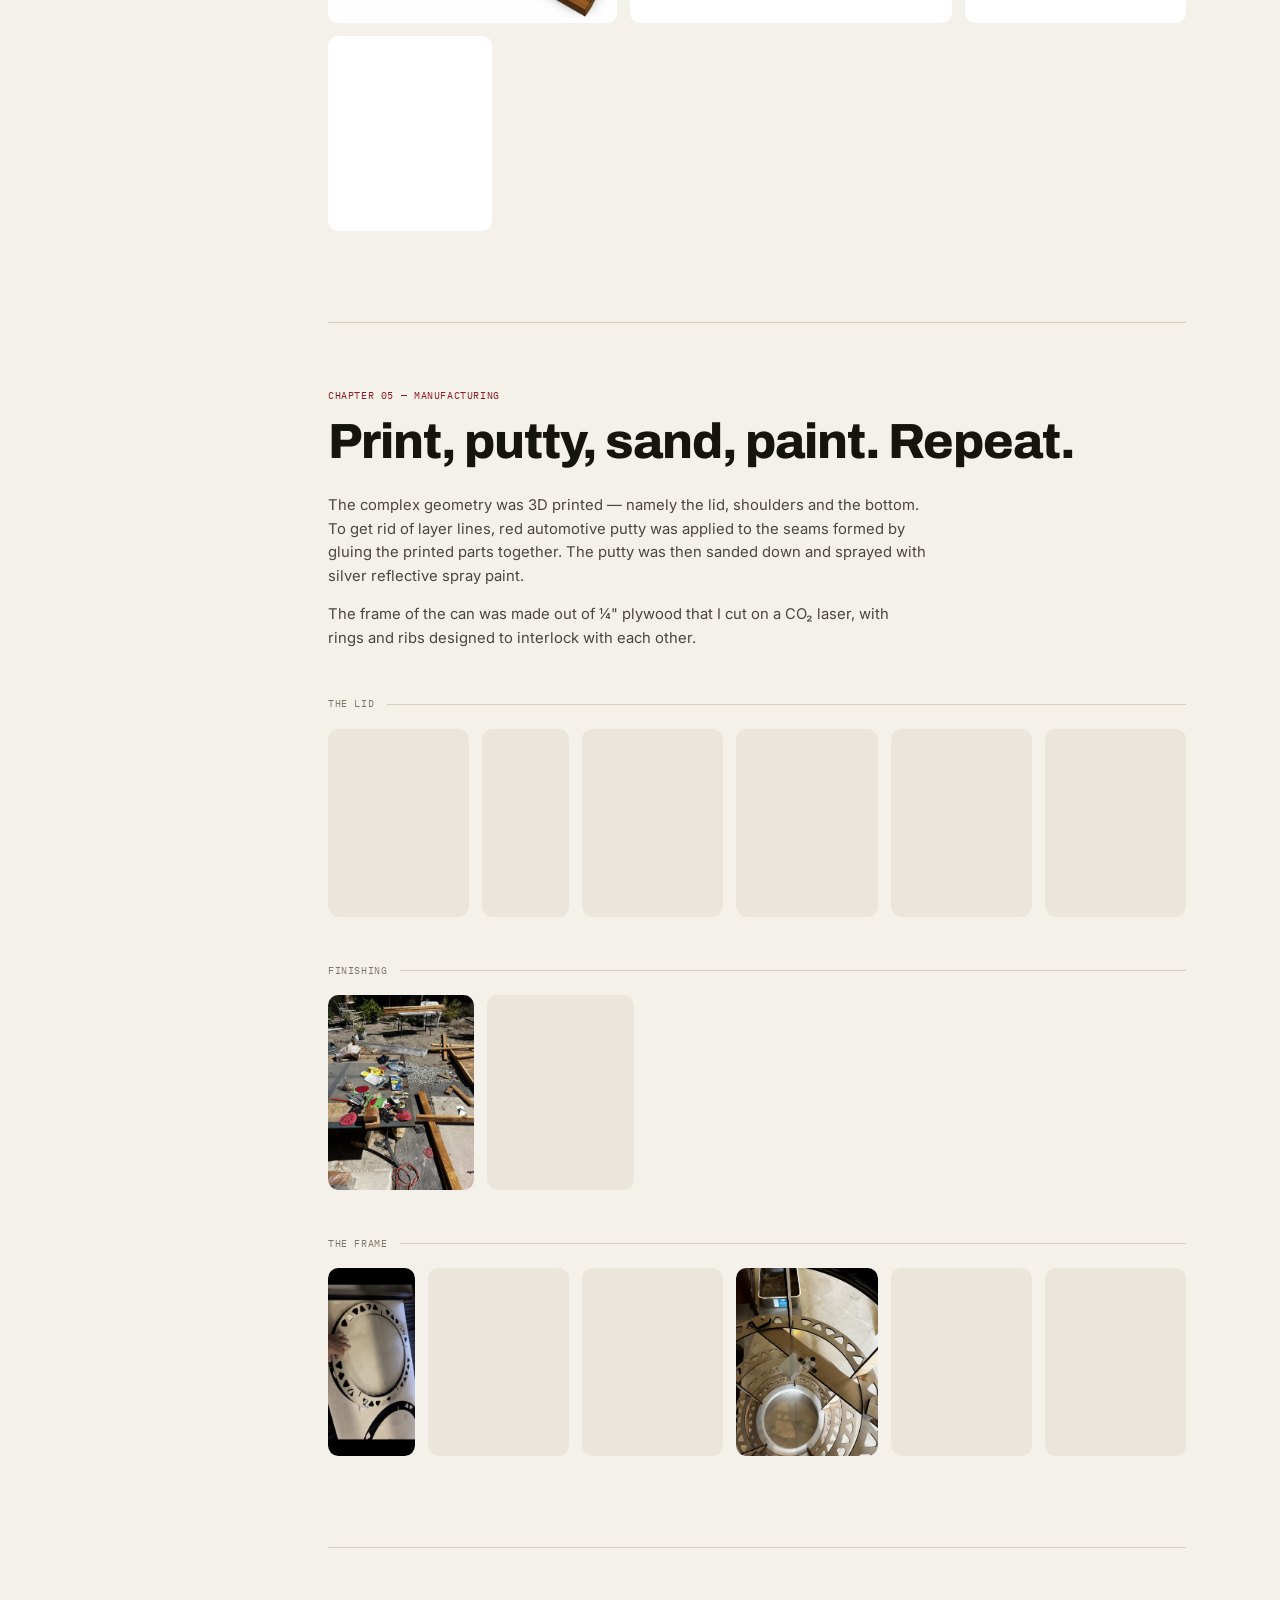
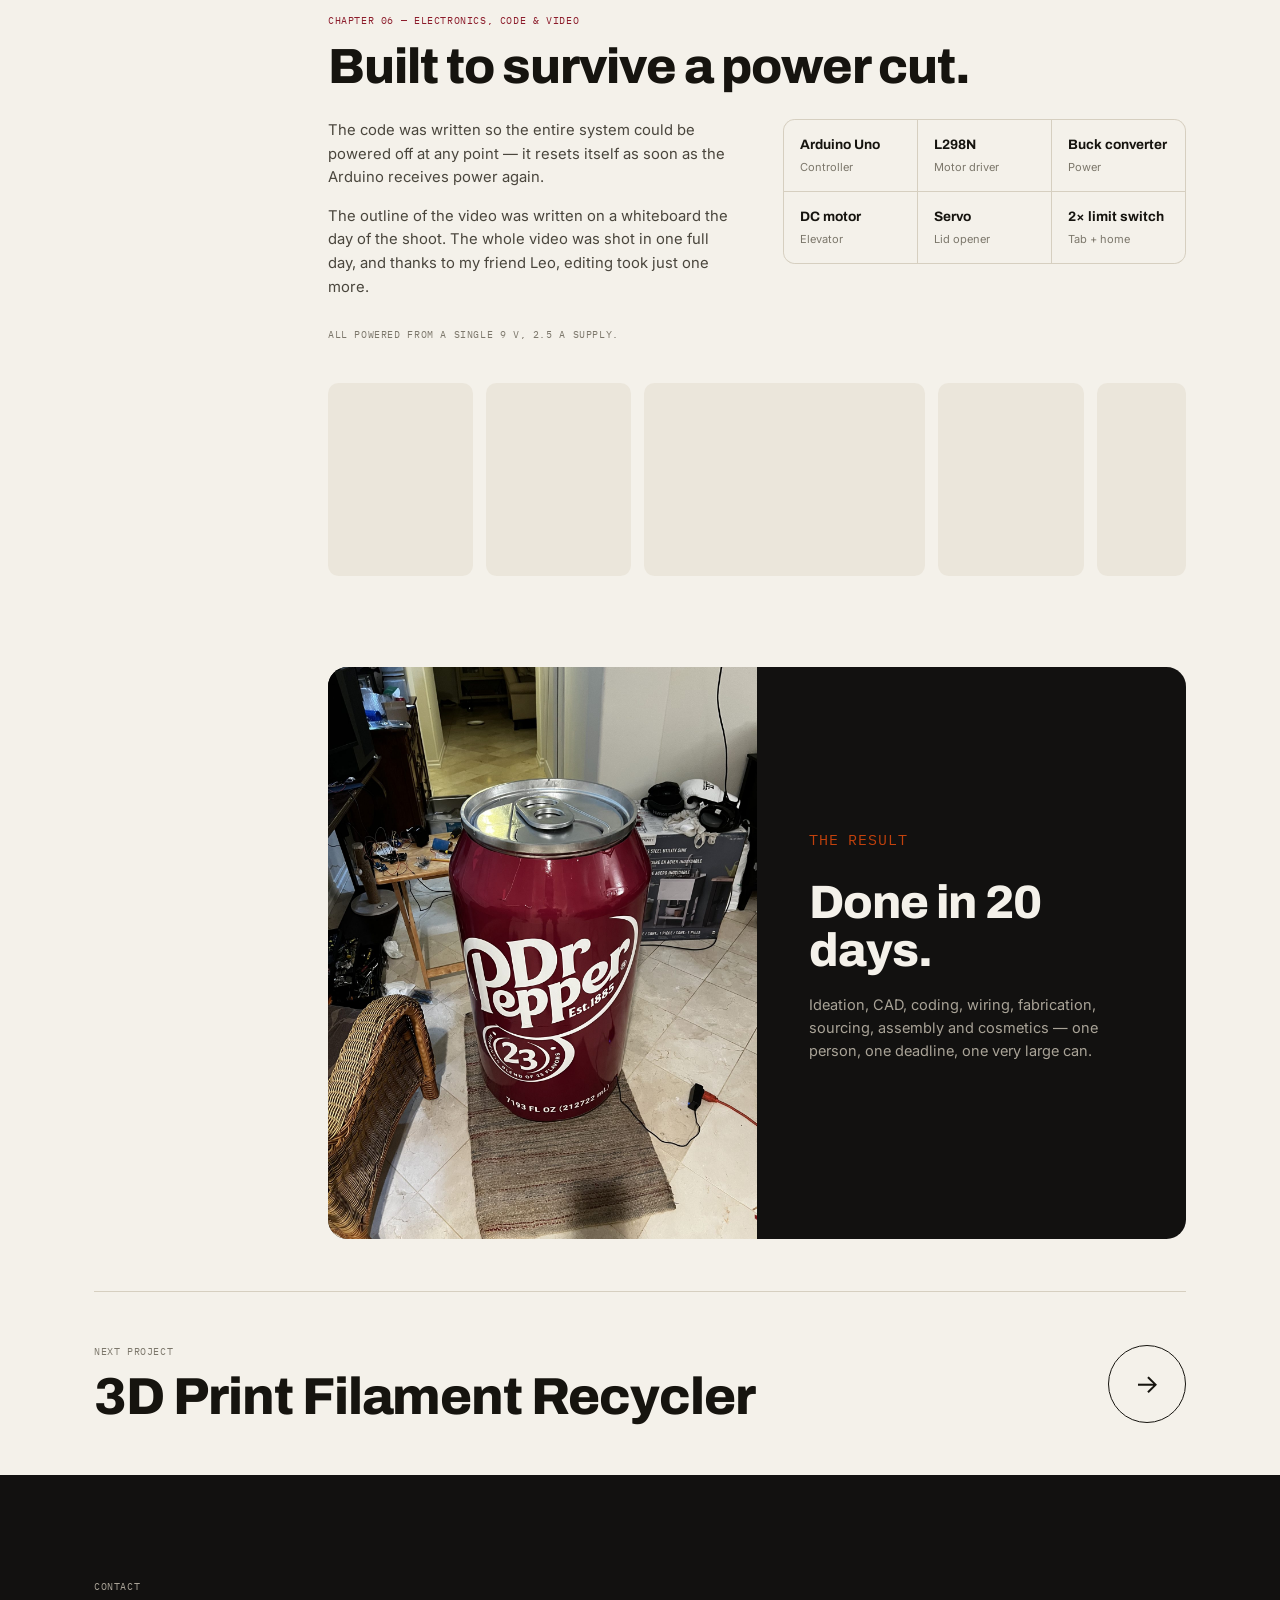
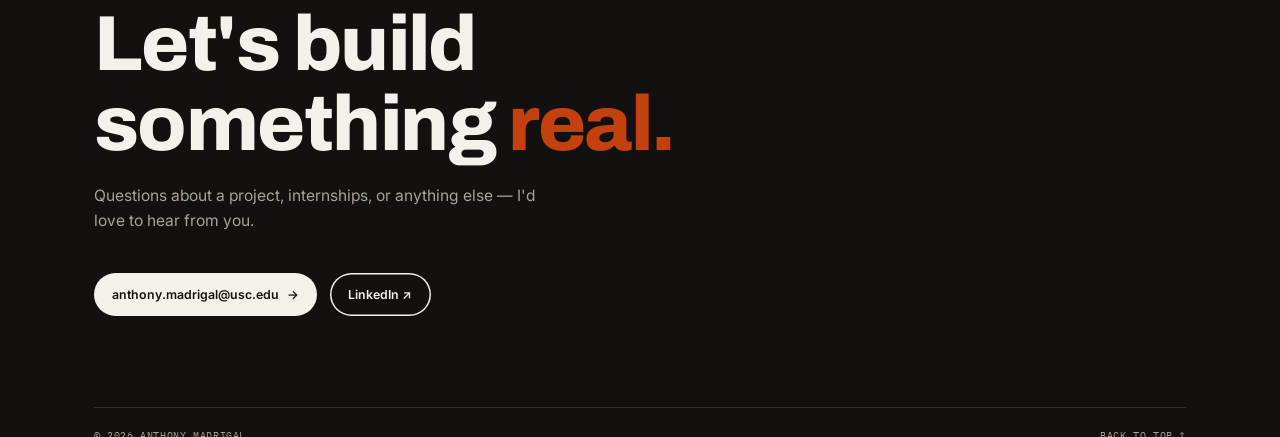
==== commit 06bb207f: "Add five Dr Pepper build photos from Drive Co-Authored-By: Claude Opus 5.5 <noreply@anthropic.com> C" ====
--- a/projects/dr-pepper-can.html
+++ b/projects/dr-pepper-can.html
@@ -138,11 +138,18 @@
   <figure style="--r:0.75"><img src="../images/can/pull-tab.jpg" alt="Pull tab" loading="lazy" decoding="async"><figcaption>Pull tab</figcaption></figure>
   <figure style="--r:0.75"><img src="../images/can/lid-internals.jpg" alt="Lid internals" loading="lazy" decoding="async"><figcaption>Lid internals</figcaption></figure>
 </div>
+          <p class="gallery-label mono reveal">Finishing</p>
+<div class="gallery  reveal">
+  <figure style="--r:0.75"><img src="../images/can/sanding-station.jpg" alt="Outdoor sanding and painting station" loading="lazy" decoding="async"><figcaption>Outdoor sanding and painting station</figcaption></figure>
+  <figure style="--r:0.75"><img src="../images/can/respirator.jpg" alt="Suited up for spray paint" loading="lazy" decoding="async"><figcaption>Suited up for spray paint</figcaption></figure>
+</div>
           <p class="gallery-label mono reveal">The frame</p>
 <div class="gallery  reveal">
   <figure style="--r:0.462"><img src="../images/can/laser-ring.jpg" alt="Laser-cut ring" loading="lazy" decoding="async"><figcaption>Laser-cut ring</figcaption></figure>
   <figure style="--r:0.75"><img src="../images/can/frame.jpg" alt="Interlocking plywood frame" loading="lazy" decoding="async"><figcaption>Interlocking plywood frame</figcaption></figure>
   <figure style="--r:0.75"><img src="../images/can/frame-lid.jpg" alt="Frame with lid" loading="lazy" decoding="async"><figcaption>Frame with lid</figcaption></figure>
+  <figure style="--r:0.75"><img src="../images/can/frame-inside.jpg" alt="Inside the frame" loading="lazy" decoding="async"><figcaption>Inside the frame</figcaption></figure>
+  <figure style="--r:0.75"><img src="../images/can/wrapping-body.jpg" alt="Fitting the sheet-metal body" loading="lazy" decoding="async"><figcaption>Fitting the sheet-metal body</figcaption></figure>
   <figure style="--r:0.75"><img src="../images/can/wrapped.jpg" alt="Wrapping the body" loading="lazy" decoding="async"><figcaption>Wrapping the body</figcaption></figure>
 </div>
         </section>
@@ -166,6 +173,7 @@
           <p class="mono reveal" style="color:var(--ink-3);margin-top:1rem">All powered from a single 9 V, 2.5 A supply.</p>
 <div class="gallery  reveal">
   <figure style="--r:0.75"><img src="../images/can/electronics.jpg" alt="Electronics on the bench" loading="lazy" decoding="async"><figcaption>Electronics on the bench</figcaption></figure>
+  <figure style="--r:0.75"><img src="../images/can/electronics-inside.jpg" alt="Electronics mounted inside the can" loading="lazy" decoding="async"><figcaption>Electronics mounted inside the can</figcaption></figure>
   <figure style="--r:1.45"><img src="../images/can/code.jpg" alt="Arduino code" loading="lazy" decoding="async"><figcaption>Arduino code</figcaption></figure>
   <figure style="--r:0.75"><img src="../images/can/whiteboard.jpg" alt="Video outline on the whiteboard" loading="lazy" decoding="async"><figcaption>Video outline on the whiteboard</figcaption></figure>
   <figure style="--r:0.462"><img src="../images/can/video-shoot.jpg" alt="Shooting the video" loading="lazy" decoding="async"><figcaption>Shooting the video</figcaption></figure>
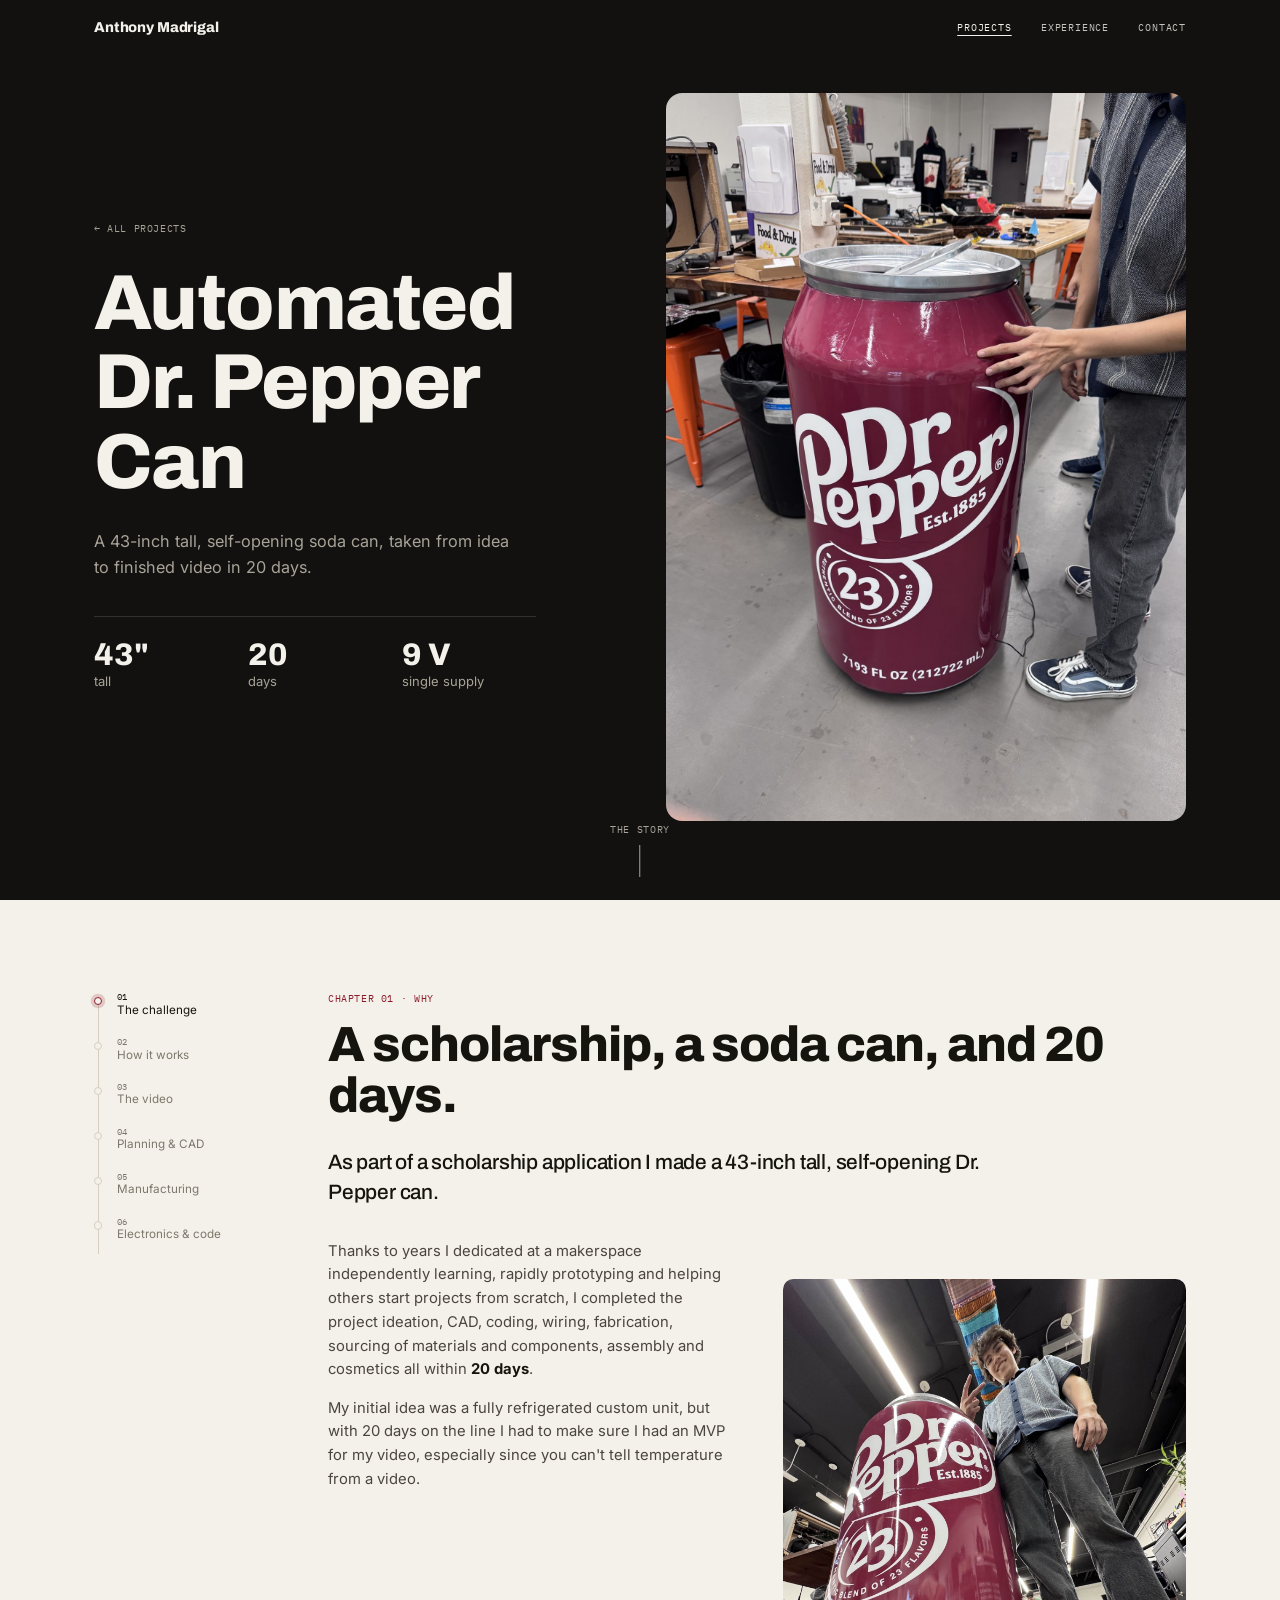
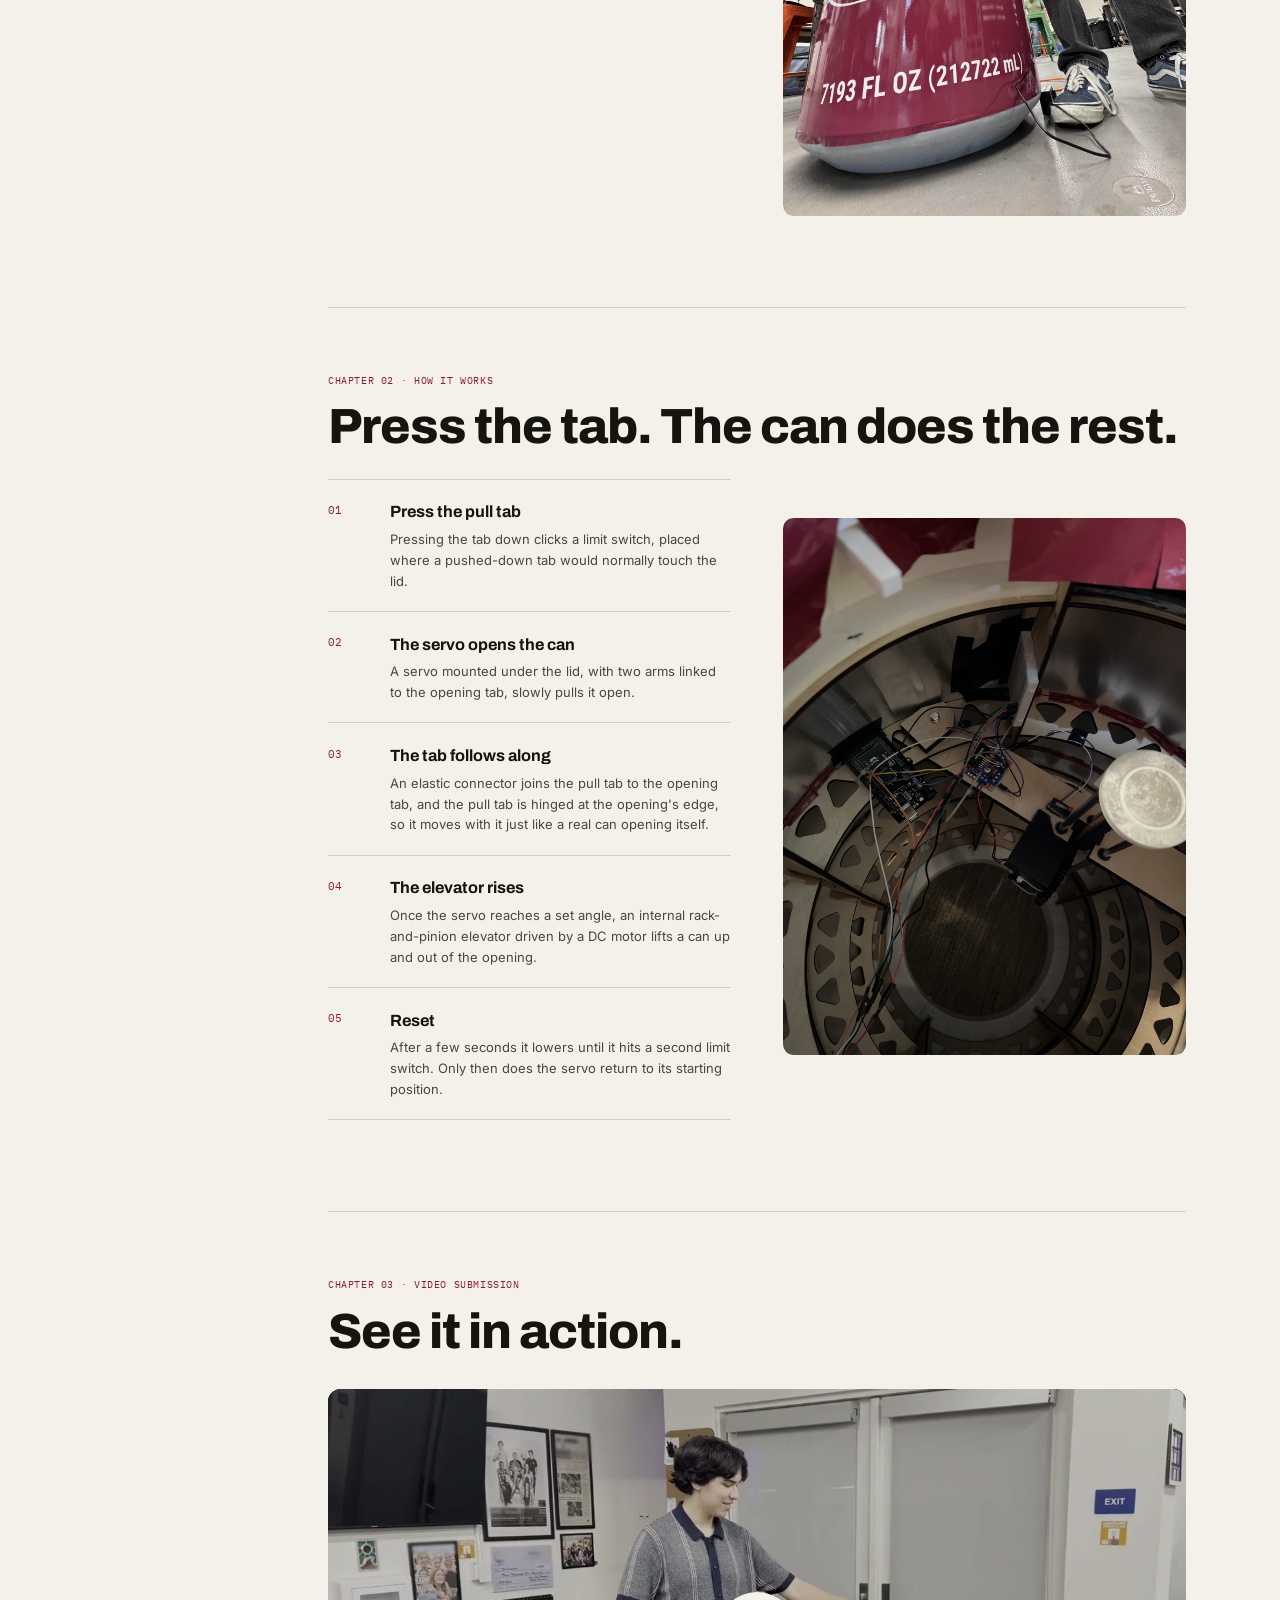
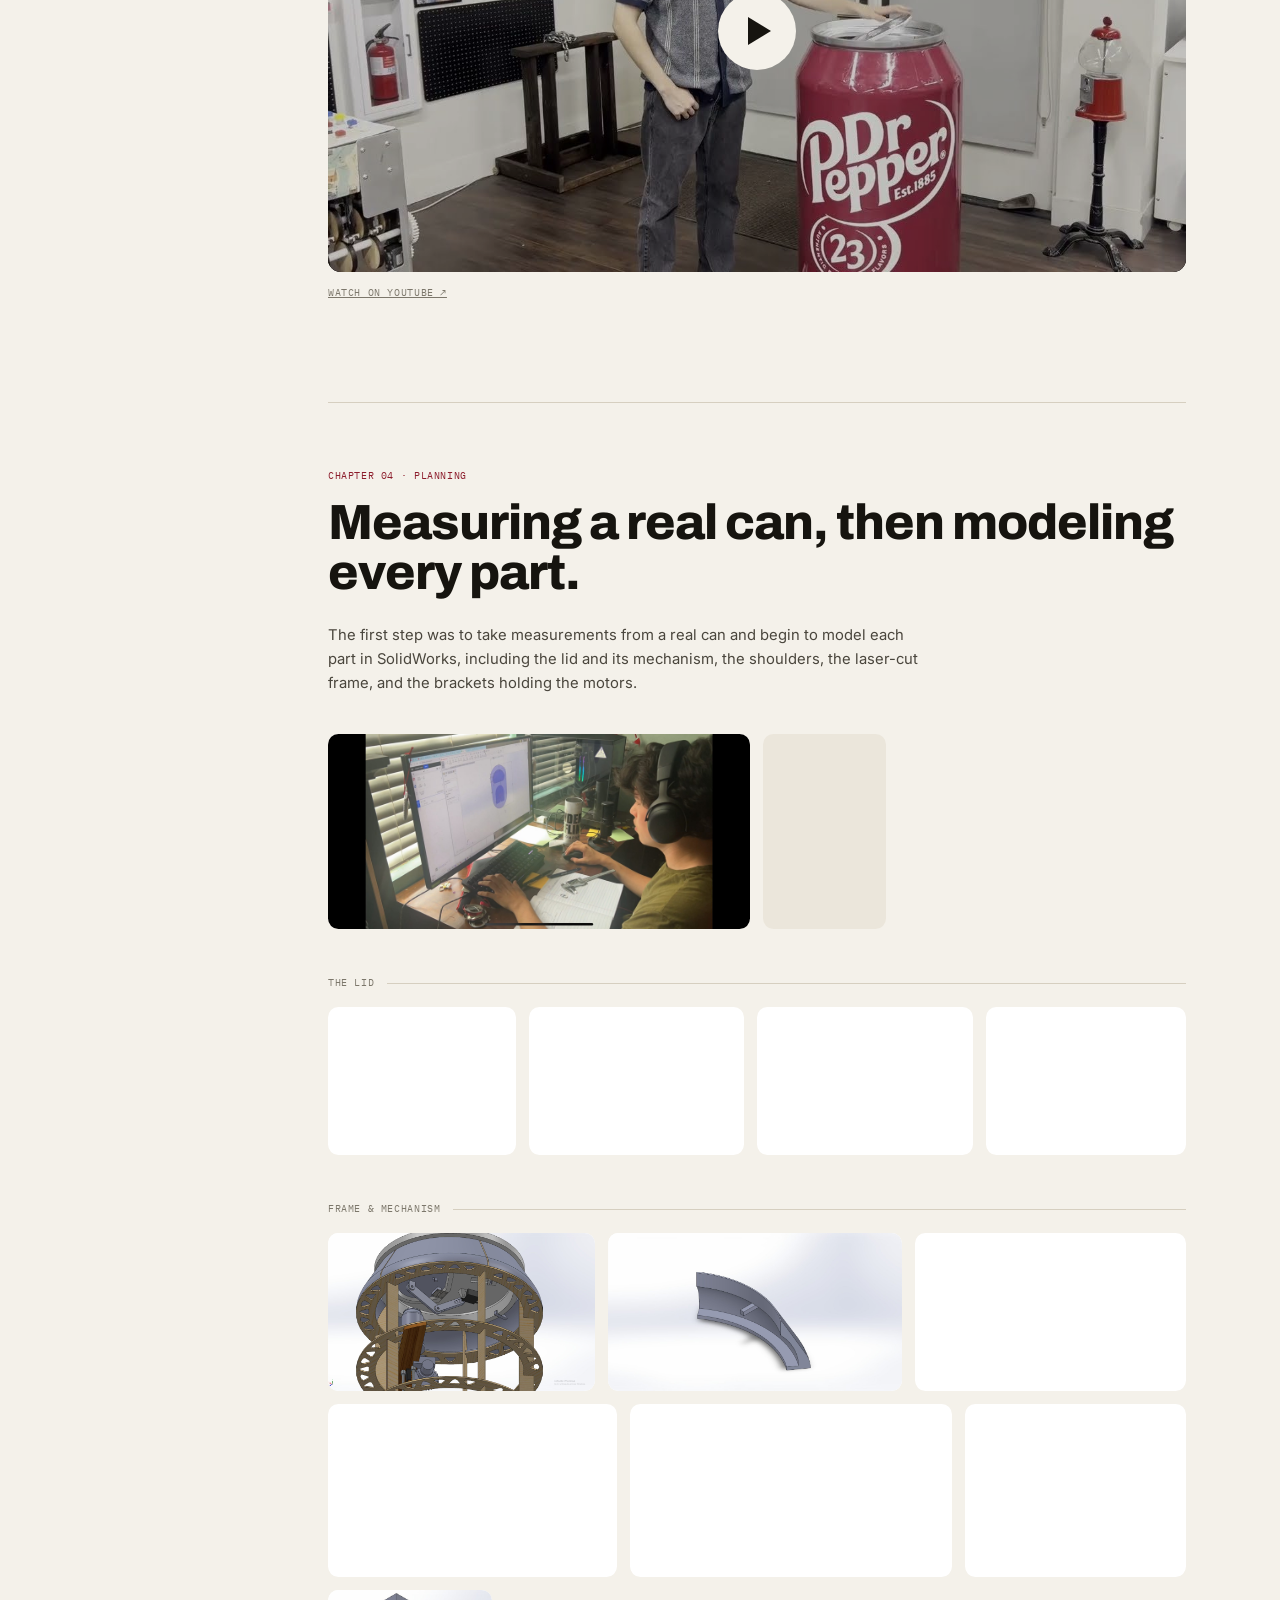
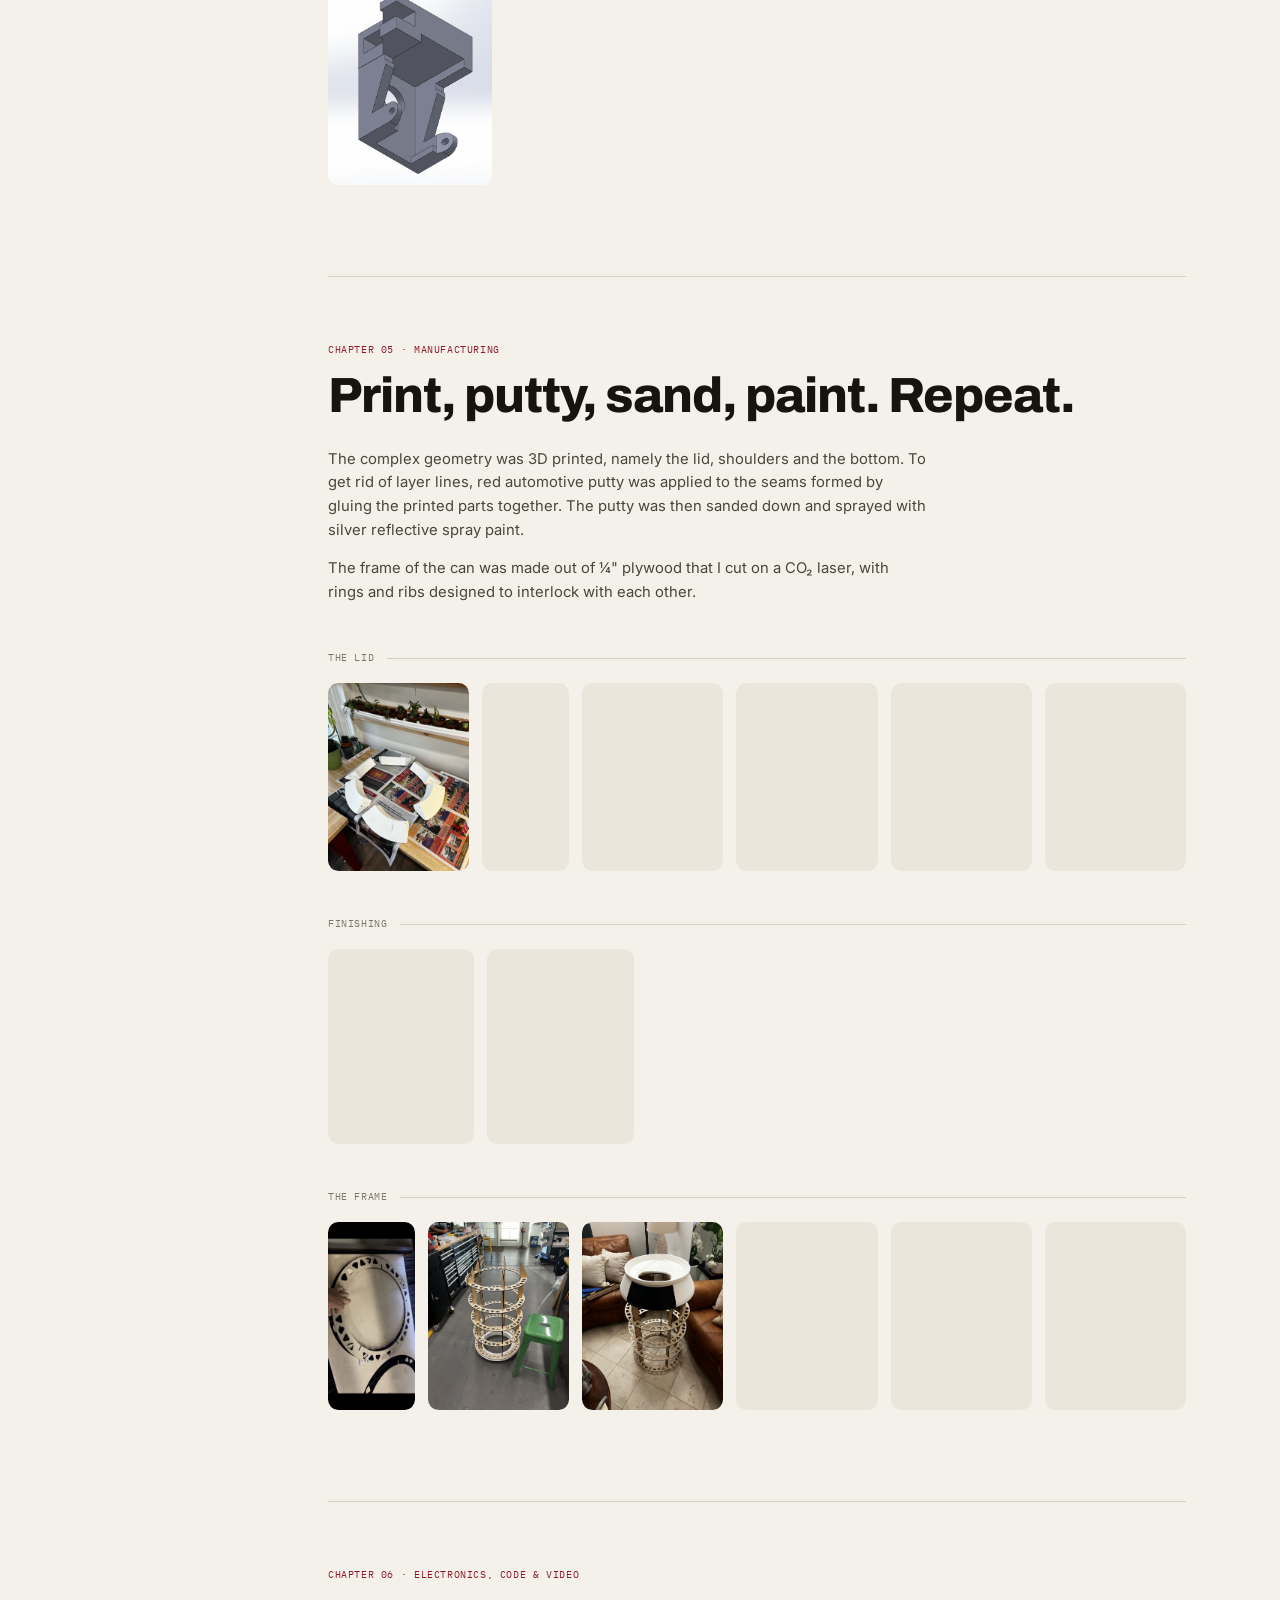
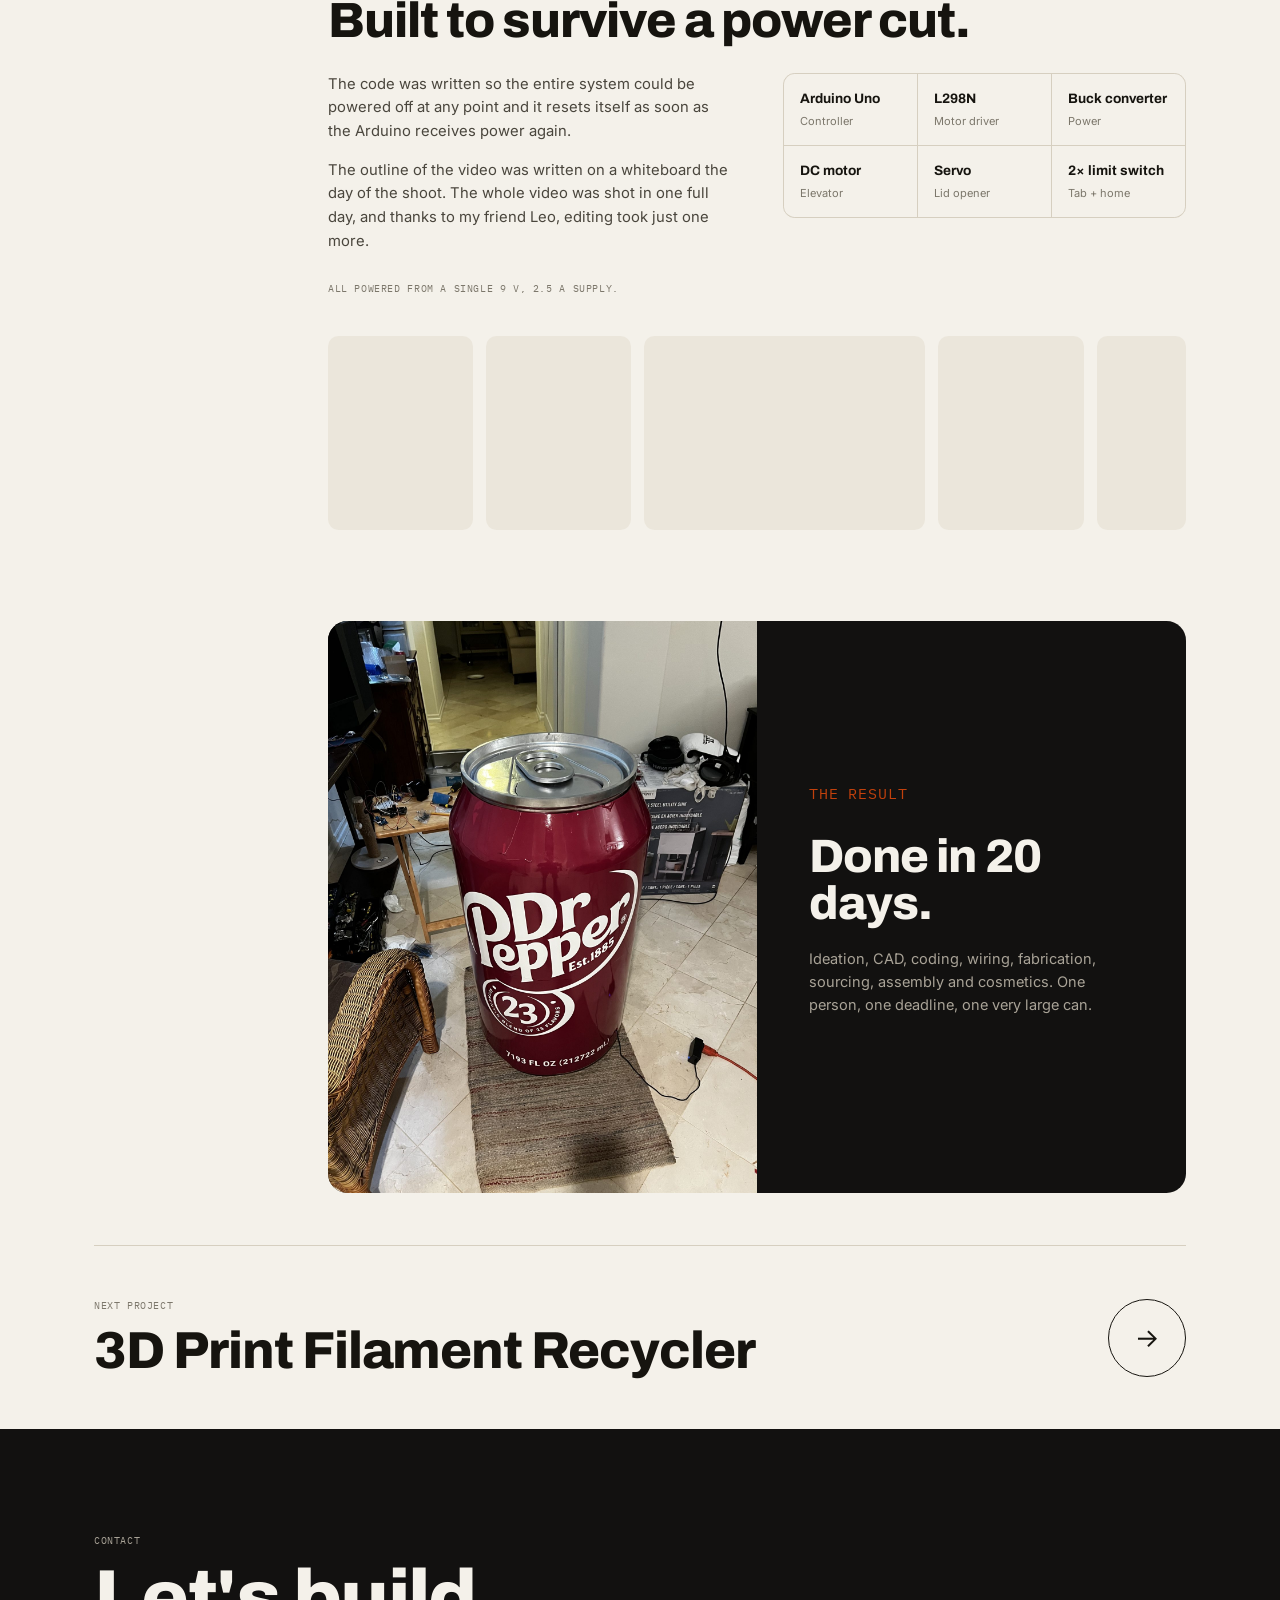
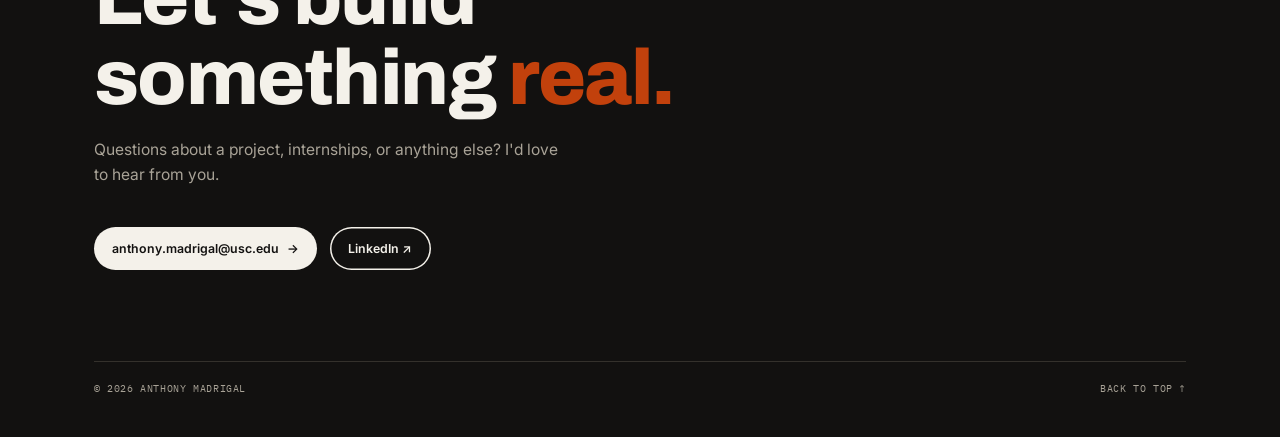
==== commit 6ee1aa65: "Rewrite site copy without colons or long dashes Co-Authored-By: Claude Opus 5.5 <noreply@anthropic.c" ====
--- a/projects/dr-pepper-can.html
+++ b/projects/dr-pepper-can.html
@@ -3,10 +3,10 @@
 <head>
 <meta charset="utf-8">
 <meta name="viewport" content="width=device-width, initial-scale=1">
-<title>Automated Dr. Pepper Can — Anthony Madrigal</title>
-<meta name="description" content="A 43-inch tall, self-opening Dr. Pepper can — designed, wired, coded, fabricated and filmed in 20 days for a scholarship application.">
-<meta property="og:title" content="Automated Dr. Pepper Can — Anthony Madrigal">
-<meta property="og:description" content="A 43-inch tall, self-opening Dr. Pepper can — designed, wired, coded, fabricated and filmed in 20 days for a scholarship application.">
+<title>Automated Dr. Pepper Can | Anthony Madrigal</title>
+<meta name="description" content="A 43-inch tall, self-opening Dr. Pepper can that I designed, wired, coded, built and filmed in 20 days for a scholarship application.">
+<meta property="og:title" content="Automated Dr. Pepper Can | Anthony Madrigal">
+<meta property="og:description" content="A 43-inch tall, self-opening Dr. Pepper can that I designed, wired, coded, built and filmed in 20 days for a scholarship application.">
 <link rel="icon" href="data:image/svg+xml,%3Csvg xmlns='http://www.w3.org/2000/svg' viewBox='0 0 64 64'%3E%3Crect width='64' height='64' rx='14' fill='%2316140f'/%3E%3Ctext x='32' y='43' font-family='Arial' font-weight='800' font-size='28' text-anchor='middle' fill='%23f4f1ea'%3EAM%3C/text%3E%3C/svg%3E">
 <link rel="preconnect" href="https://fonts.googleapis.com">
 <link rel="preconnect" href="https://fonts.gstatic.com" crossorigin>
@@ -31,7 +31,7 @@
       <div>
         <p class="crumbs mono reveal"><a href="../index.html#projects">← All projects</a></p>
         <h1 class="reveal">Automated Dr. Pepper Can</h1>
-        <p class="lede reveal">A 43-inch tall, self-opening soda can — from idea to finished video in 20 days.</p>
+        <p class="lede reveal">A 43-inch tall, self-opening soda can, taken from idea to finished video in 20 days.</p>
         <div class="stats reveal"><div><b>43&quot;</b><span>tall</span></div><div><b>20</b><span>days</span></div><div><b>9 V</b><span>single supply</span></div></div>
       </div>
       <div class="media reveal"><img src="../images/can/hero.jpg" alt="Automated Dr. Pepper Can"></div>
@@ -54,13 +54,13 @@
       </aside>
       <div>
         <section class="chapter" id="why">
-          <p class="eyebrow mono reveal">Chapter 01 — Why</p>
+          <p class="eyebrow mono reveal">Chapter 01 · Why</p>
           <h2 class="reveal">A scholarship, a soda can, and 20 days.</h2>
           <p class="text big reveal">As part of a scholarship application I made a 43-inch tall, self-opening Dr. Pepper can.</p>
           <div class="split" style="margin-top:2.5rem">
             <div class="text reveal">
-              <p>Thanks to years I dedicated at a makerspace independently learning, rapidly prototyping and helping others start projects from scratch, I completed the project ideation, CAD, coding, wiring, fabrication, sourcing of materials and components, assembly and cosmetics — all within <strong>20 days</strong>.</p>
-              <p>My initial idea was a fully refrigerated custom unit, but with 20 days on the line I had to make sure I had an MVP for my video — especially since you can't tell temperature from a video.</p>
+              <p>Thanks to years I dedicated at a makerspace independently learning, rapidly prototyping and helping others start projects from scratch, I completed the project ideation, CAD, coding, wiring, fabrication, sourcing of materials and components, assembly and cosmetics all within <strong>20 days</strong>.</p>
+              <p>My initial idea was a fully refrigerated custom unit, but with 20 days on the line I had to make sure I had an MVP for my video, especially since you can't tell temperature from a video.</p>
             </div>
 <div class="gallery  single reveal">
   <figure style="--r:0.75"><img src="../images/can/scale.jpg" alt="For scale" loading="lazy" decoding="async"><figcaption>For scale</figcaption></figure>
@@ -68,15 +68,15 @@
           </div>
         </section>
         <section class="chapter" id="how">
-          <p class="eyebrow mono reveal">Chapter 02 — How it works</p>
+          <p class="eyebrow mono reveal">Chapter 02 · How it works</p>
           <h2 class="reveal">Press the tab. The can does the rest.</h2>
           <div class="split">
             <ol class="steps reveal">
               <li><div><b>Press the pull tab</b>Pressing the tab down clicks a limit switch, placed where a pushed-down tab would normally touch the lid.</div></li>
               <li><div><b>The servo opens the can</b>A servo mounted under the lid, with two arms linked to the opening tab, slowly pulls it open.</div></li>
-              <li><div><b>The tab follows along</b>An elastic connector joins the pull tab to the opening tab, and the pull tab is hinged at the opening's edge — so it moves with it, just like a real can opening itself.</div></li>
+              <li><div><b>The tab follows along</b>An elastic connector joins the pull tab to the opening tab, and the pull tab is hinged at the opening's edge, so it moves with it just like a real can opening itself.</div></li>
               <li><div><b>The elevator rises</b>Once the servo reaches a set angle, an internal rack-and-pinion elevator driven by a DC motor lifts a can up and out of the opening.</div></li>
-              <li><div><b>Reset</b>After a few seconds it lowers until it hits a second limit switch — only then does the servo return to its starting position.</div></li>
+              <li><div><b>Reset</b>After a few seconds it lowers until it hits a second limit switch. Only then does the servo return to its starting position.</div></li>
             </ol>
             <div class="sticky">
 <div class="gallery  single reveal">
@@ -86,7 +86,7 @@
           </div>
         </section>
         <section class="chapter" id="video">
-          <p class="eyebrow mono reveal">Chapter 03 — Video submission</p>
+          <p class="eyebrow mono reveal">Chapter 03 · Video submission</p>
           <h2 class="reveal">See it in action.</h2>
           <div class="video reveal">
             <button type="button" data-yt="c0I0LvTEppc" aria-label="Play the Dr. Pepper can video submission">
@@ -97,9 +97,9 @@
           <p class="mono reveal" style="margin-top:1rem;color:var(--ink-3)"><a href="https://youtu.be/c0I0LvTEppc" target="_blank" rel="noopener">Watch on YouTube ↗</a></p>
         </section>
         <section class="chapter" id="planning">
-          <p class="eyebrow mono reveal">Chapter 04 — Planning</p>
+          <p class="eyebrow mono reveal">Chapter 04 · Planning</p>
           <h2 class="reveal">Measuring a real can, then modeling every part.</h2>
-          <div class="text reveal"><p>The first step was to take measurements from a real can and begin to model each part in SolidWorks — the lid and its mechanism, the shoulders, the laser-cut frame, and the brackets holding the motors.</p></div>
+          <div class="text reveal"><p>The first step was to take measurements from a real can and begin to model each part in SolidWorks, including the lid and its mechanism, the shoulders, the laser-cut frame, and the brackets holding the motors.</p></div>
 <div class="gallery  reveal">
   <figure style="--r:2.165"><img src="../images/can/modeling.jpg" alt="Modeling in SolidWorks" loading="lazy" decoding="async"><figcaption>Modeling in SolidWorks</figcaption></figure>
   <figure style="--r:0.629"><img src="../images/can/cad-assembly.jpg" alt="Frame assembly" loading="lazy" decoding="async"><figcaption>Frame assembly</figcaption></figure>
@@ -123,10 +123,10 @@
 </div>
         </section>
         <section class="chapter" id="manufacturing">
-          <p class="eyebrow mono reveal">Chapter 05 — Manufacturing</p>
+          <p class="eyebrow mono reveal">Chapter 05 · Manufacturing</p>
           <h2 class="reveal">Print, putty, sand, paint. Repeat.</h2>
           <div class="text reveal">
-            <p>The complex geometry was 3D printed — namely the lid, shoulders and the bottom. To get rid of layer lines, red automotive putty was applied to the seams formed by gluing the printed parts together. The putty was then sanded down and sprayed with silver reflective spray paint.</p>
+            <p>The complex geometry was 3D printed, namely the lid, shoulders and the bottom. To get rid of layer lines, red automotive putty was applied to the seams formed by gluing the printed parts together. The putty was then sanded down and sprayed with silver reflective spray paint.</p>
             <p>The frame of the can was made out of ¼" plywood that I cut on a CO₂ laser, with rings and ribs designed to interlock with each other.</p>
           </div>
           <p class="gallery-label mono reveal">The lid</p>
@@ -154,11 +154,11 @@
 </div>
         </section>
         <section class="chapter" id="electronics">
-          <p class="eyebrow mono reveal">Chapter 06 — Electronics, code & video</p>
+          <p class="eyebrow mono reveal">Chapter 06 · Electronics, code & video</p>
           <h2 class="reveal">Built to survive a power cut.</h2>
           <div class="split">
             <div class="text reveal">
-              <p>The code was written so the entire system could be powered off at any point — it resets itself as soon as the Arduino receives power again.</p>
+              <p>The code was written so the entire system could be powered off at any point and it resets itself as soon as the Arduino receives power again.</p>
               <p>The outline of the video was written on a whiteboard the day of the shoot. The whole video was shot in one full day, and thanks to my friend Leo, editing took just one more.</p>
             </div>
             <div class="bom reveal" style="margin:0">
@@ -185,7 +185,7 @@
         <div class="body">
           <p class="mono" style="color:var(--accent-2)">The result</p>
           <h2>Done in 20 days.</h2>
-          <p>Ideation, CAD, coding, wiring, fabrication, sourcing, assembly and cosmetics — one person, one deadline, one very large can.</p>
+          <p>Ideation, CAD, coding, wiring, fabrication, sourcing, assembly and cosmetics. One person, one deadline, one very large can.</p>
         </div>
       </section>
       </div>
@@ -201,7 +201,7 @@
   <div class="wrap">
     <p class="mono" style="color:var(--on-dark-2)">Contact</p>
     <h2 class="reveal">Let's build<br>something <em>real.</em></h2>
-    <p class="lede reveal">Questions about a project, internships, or anything else — I'd love to hear from you.</p>
+    <p class="lede reveal">Questions about a project, internships, or anything else? I'd love to hear from you.</p>
     <div class="links reveal">
       <a class="btn" href="mailto:anthony.madrigal@usc.edu">anthony.madrigal@usc.edu <span class="arrow">→</span></a>
       <a class="btn ghost" href="https://www.linkedin.com/in/madrigalanthony" target="_blank" rel="noopener">LinkedIn ↗</a>
--- a/css/style.css
+++ b/css/style.css
@@ -160,11 +160,13 @@
 .band blockquote { margin: 0; font-family: var(--font-display); font-size: 3rem; font-weight: 700; line-height: 1.1; max-width: 40rem; letter-spacing: -.02em; }
 
 /* --- Logos -------------------------------------------------------------- */
-.logos { display: grid; grid-template-columns: repeat(4, 1fr); gap: 1px; background: var(--line); border: 1px solid var(--line); border-radius: 1rem; overflow: hidden; }
+.logos { display: grid; grid-template-columns: repeat(3, 1fr); gap: 1px; background: var(--line); border: 1px solid var(--line); border-radius: 1rem; overflow: hidden; }
 .logos figure { margin: 0; background: var(--paper); display: flex; flex-direction: column; align-items: center; justify-content: center; gap: 1rem; padding: 2.5rem 1rem; }
 .logos img { height: 5rem; width: auto; object-fit: contain; filter: grayscale(1); opacity: .8; transition: filter .3s, opacity .3s; }
 .logos figure:hover img { filter: none; opacity: 1; }
 .logos figcaption { color: var(--ink-3); text-align: center; }
+.logos .wordmark { height: 5rem; display: flex; align-items: center; font-family: var(--font-display); font-weight: 800; font-size: 2.2rem; letter-spacing: -0.03em; color: var(--ink-2); transition: color .3s; }
+.logos figure:hover .wordmark { color: var(--ink); }
 
 /* --- Contact / footer --------------------------------------------------- */
 .contact { background: var(--dark); color: var(--on-dark); padding: 8rem 0 3rem; }
@@ -318,8 +320,11 @@
   .project-row h3 { font-size: 1.9rem; }
   .band { height: 22rem; }
   .band blockquote { font-size: 1.8rem; }
-  .logos { grid-template-columns: repeat(2, 1fr); }
-  .logos img { height: 3.5rem; }
+  .logos { grid-template-columns: repeat(3, 1fr); }
+  .logos figure { padding: 1.5rem .5rem; gap: .6rem; }
+  .logos img, .logos .wordmark { height: 3rem; }
+  .logos .wordmark { font-size: 1.3rem; }
+  .logos figcaption { font-size: .6rem; }
   .contact { padding: 5rem 0 2rem; }
   .contact h2 { font-size: 3.2rem; }
   .foot { flex-direction: column; gap: .5rem; margin-top: 4rem; }
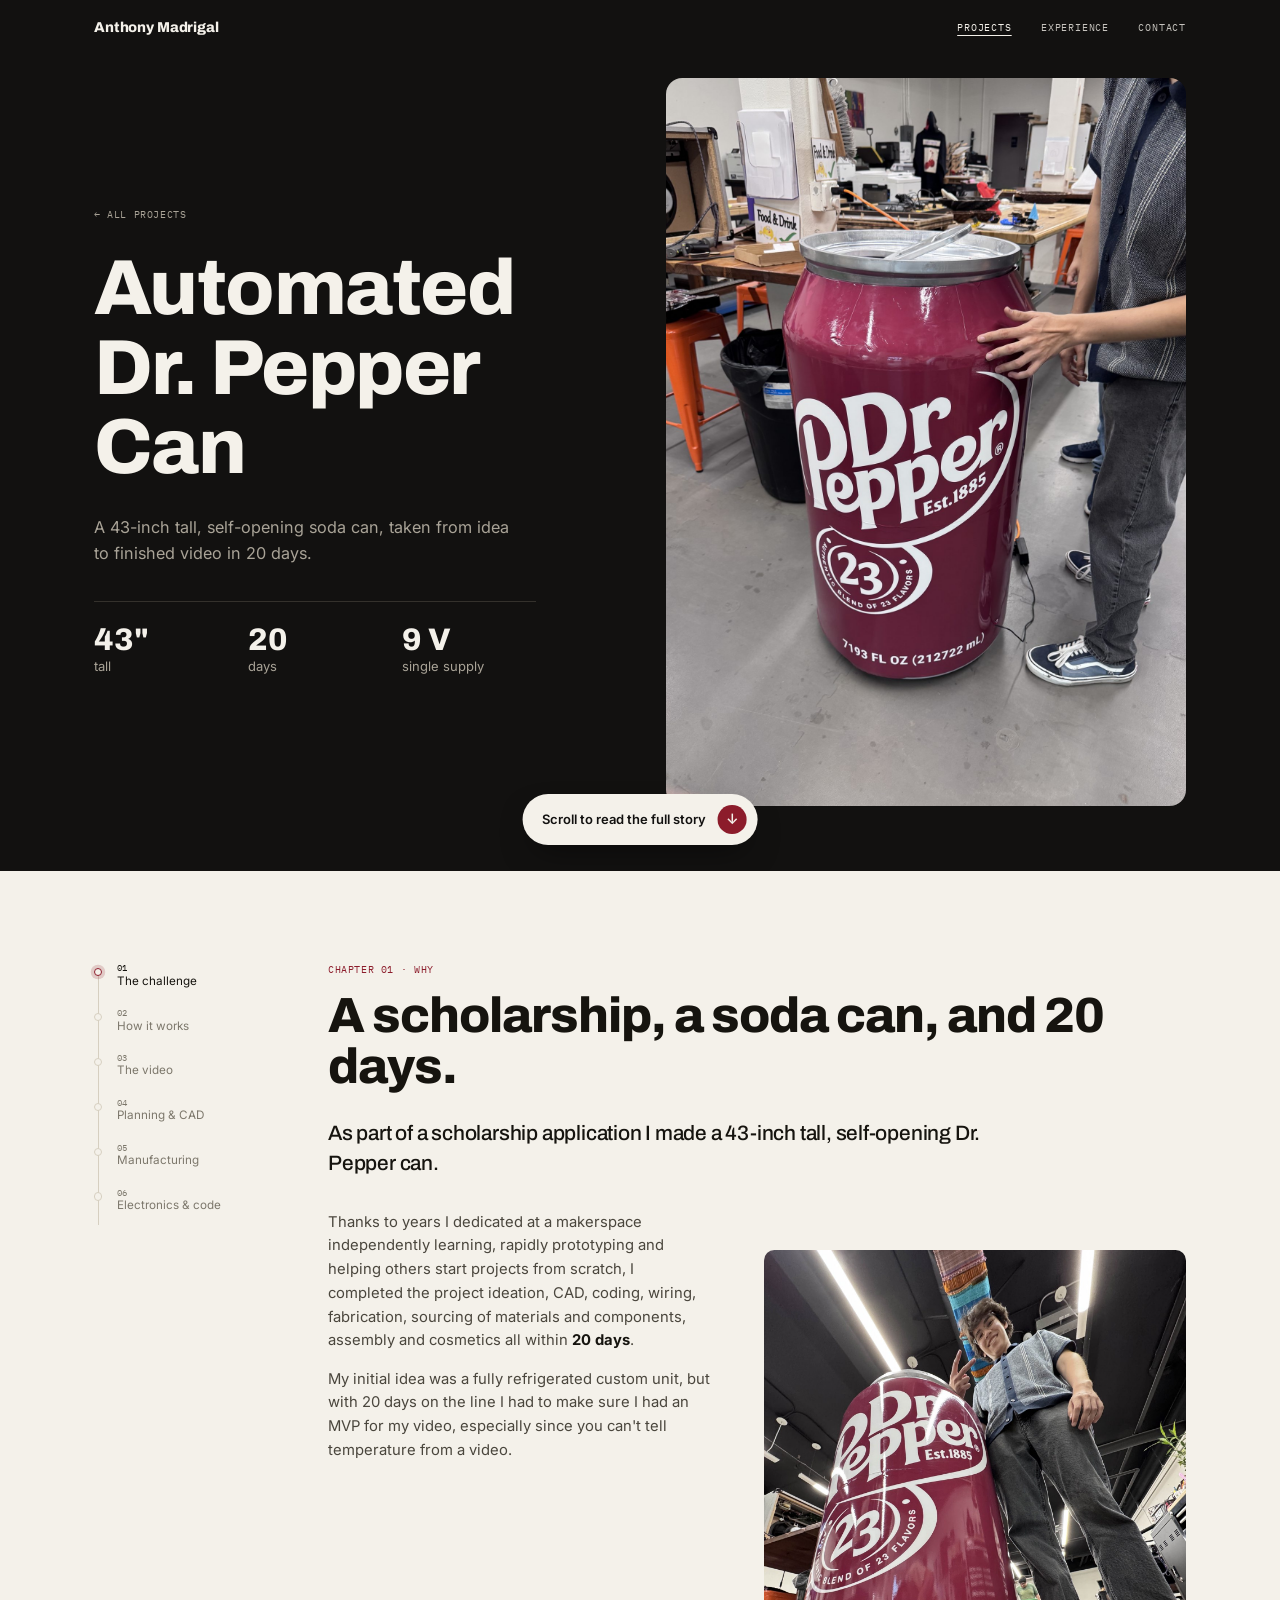
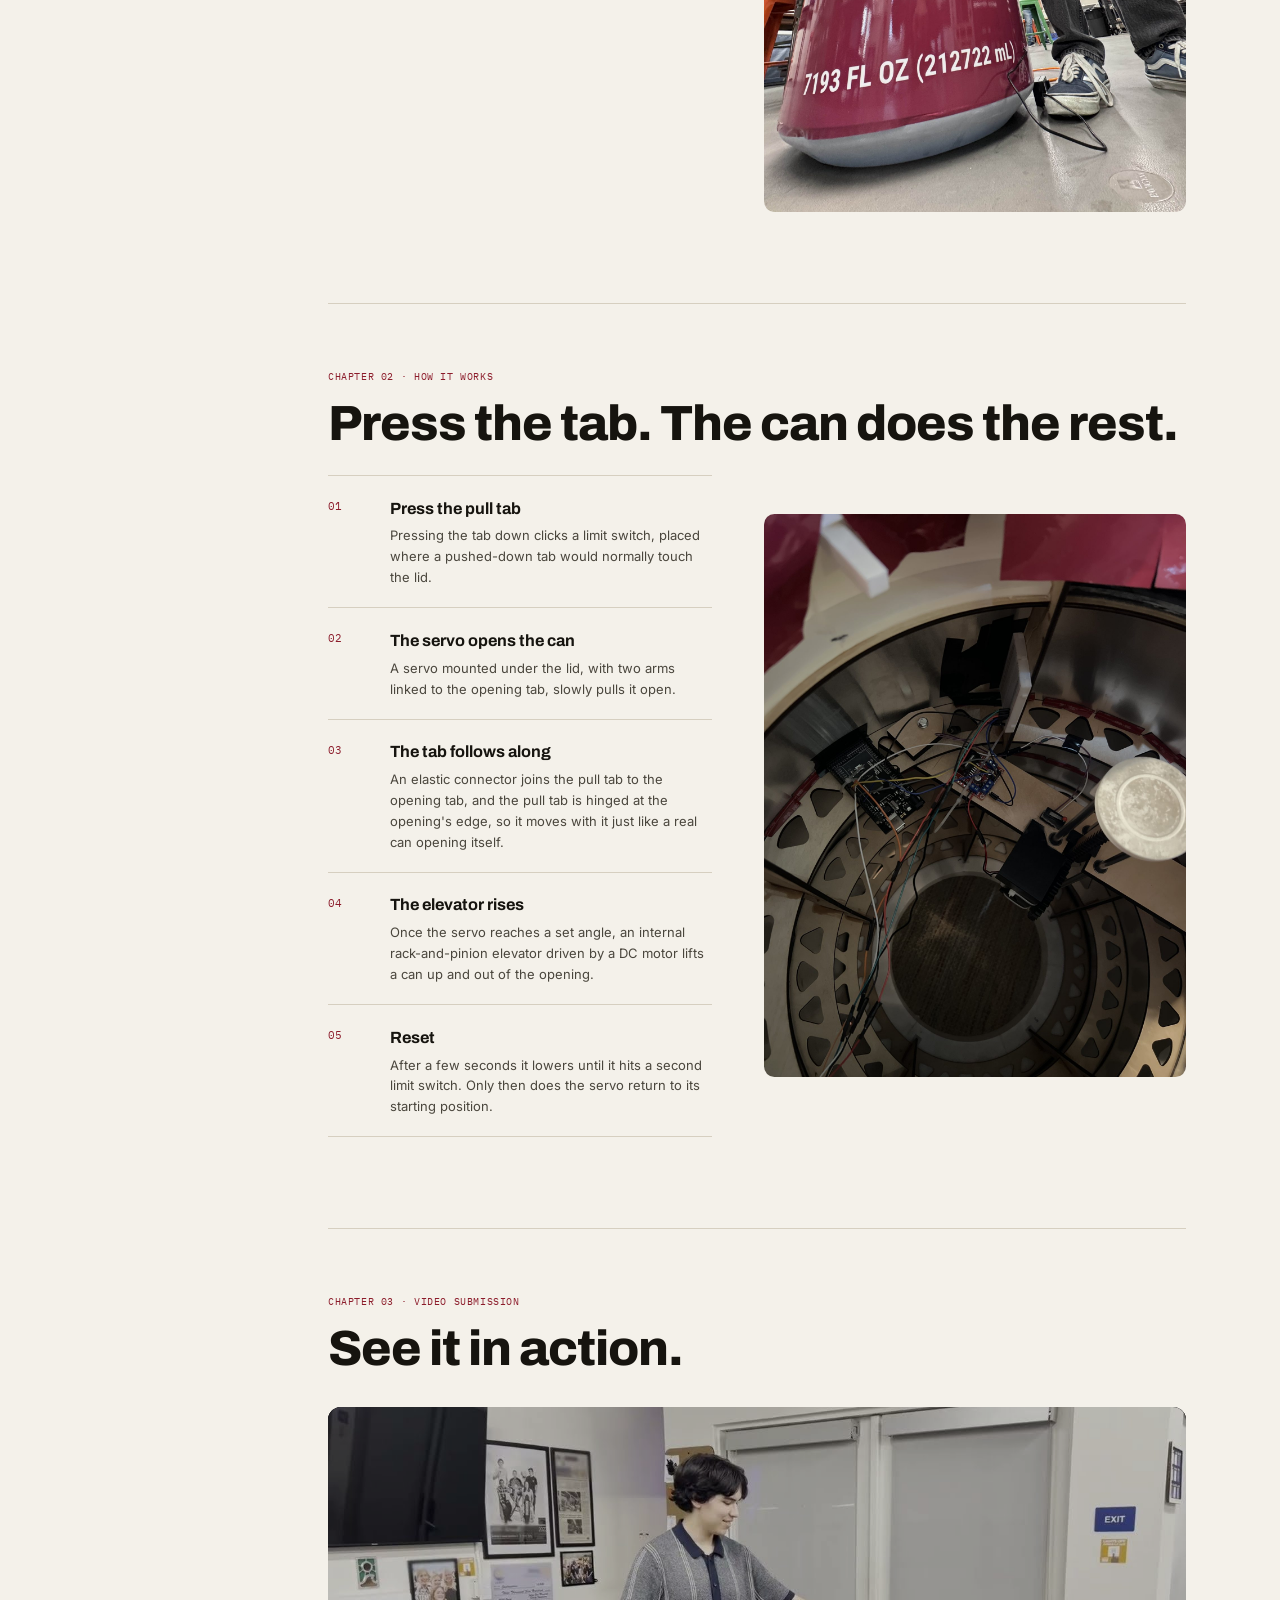
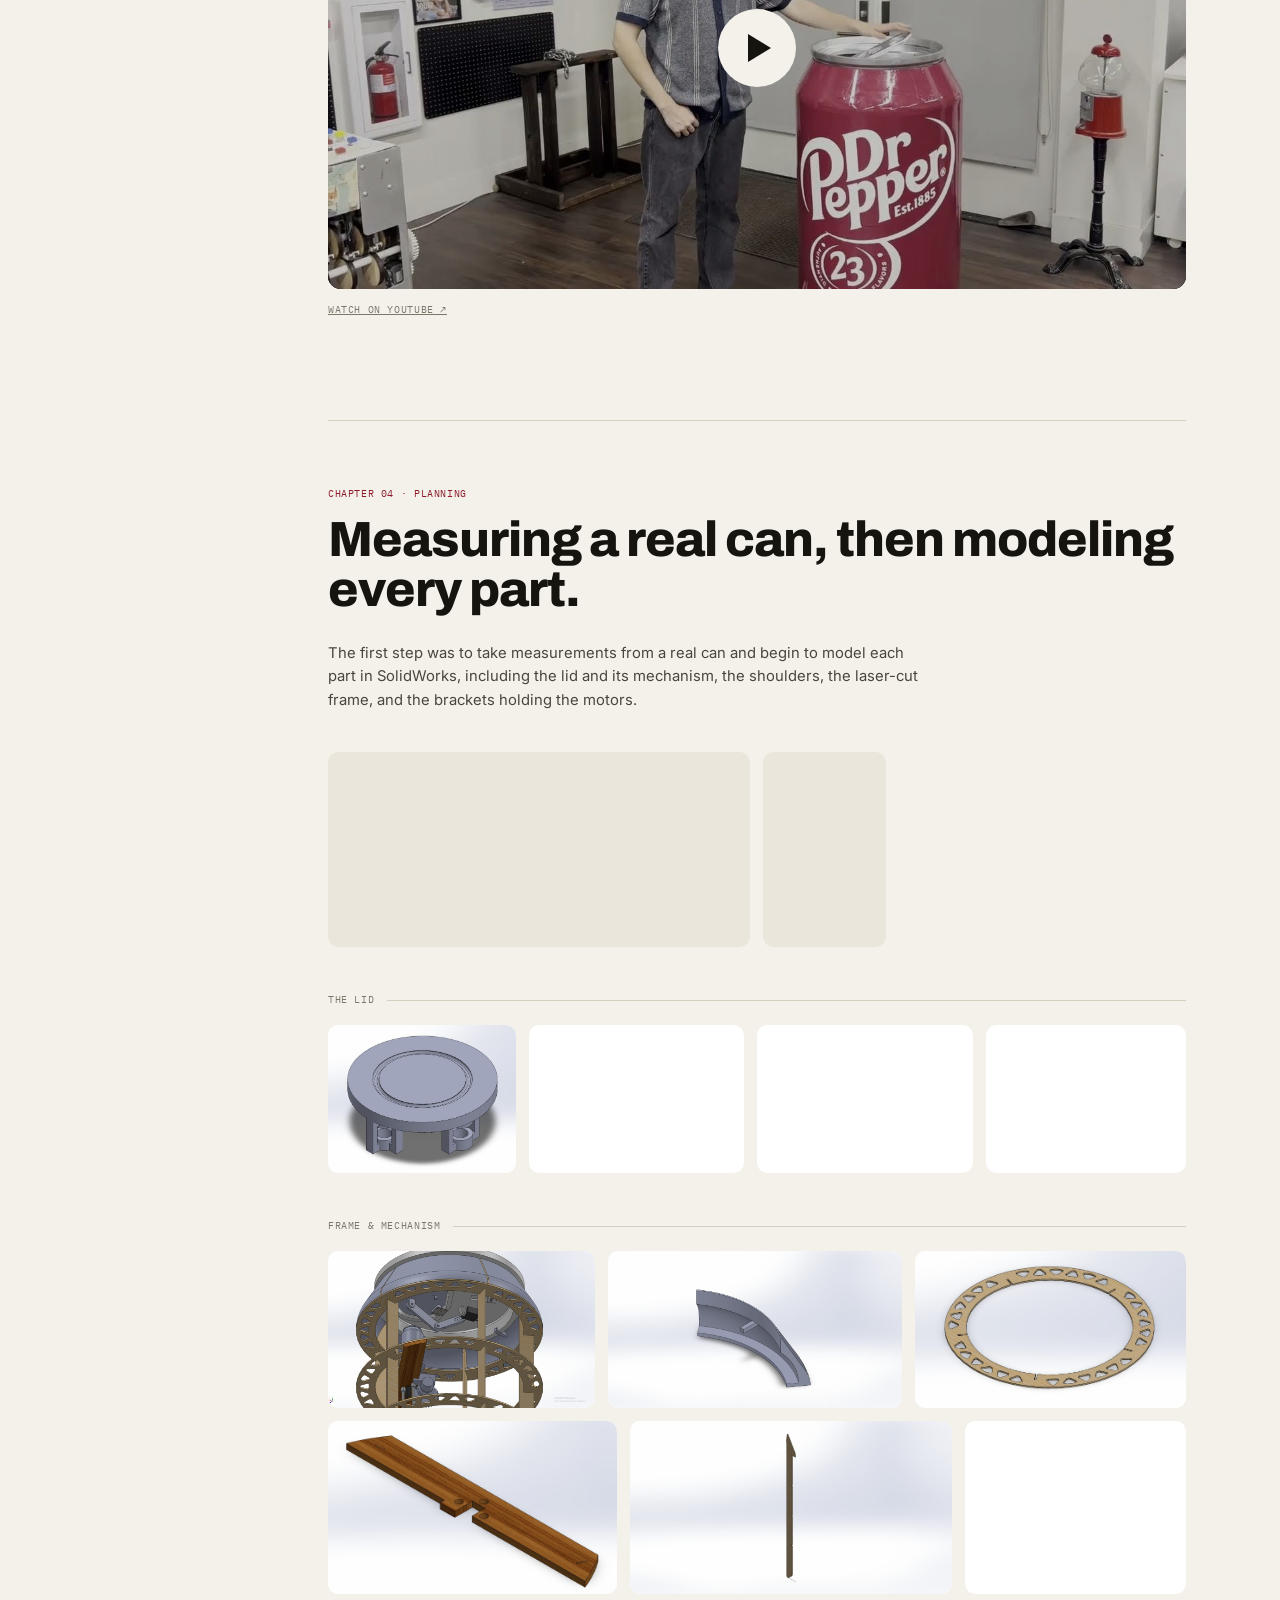
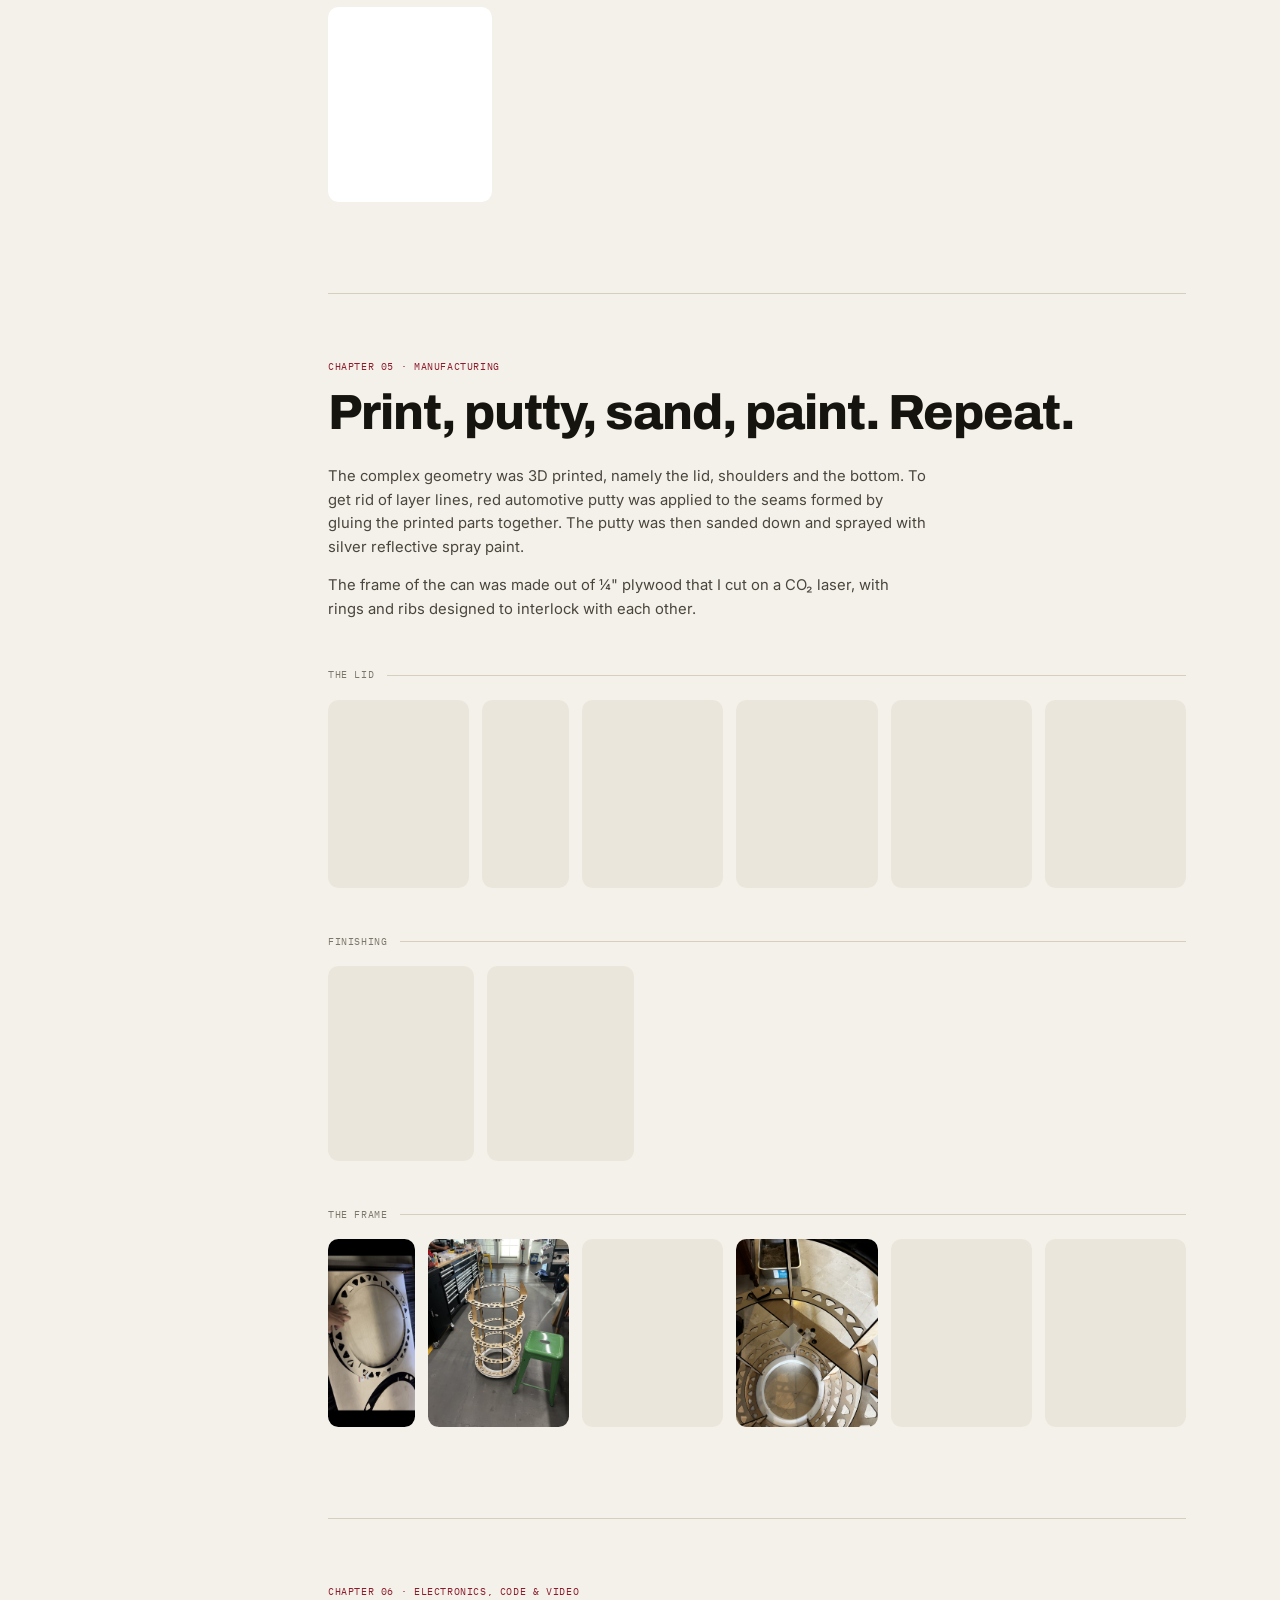
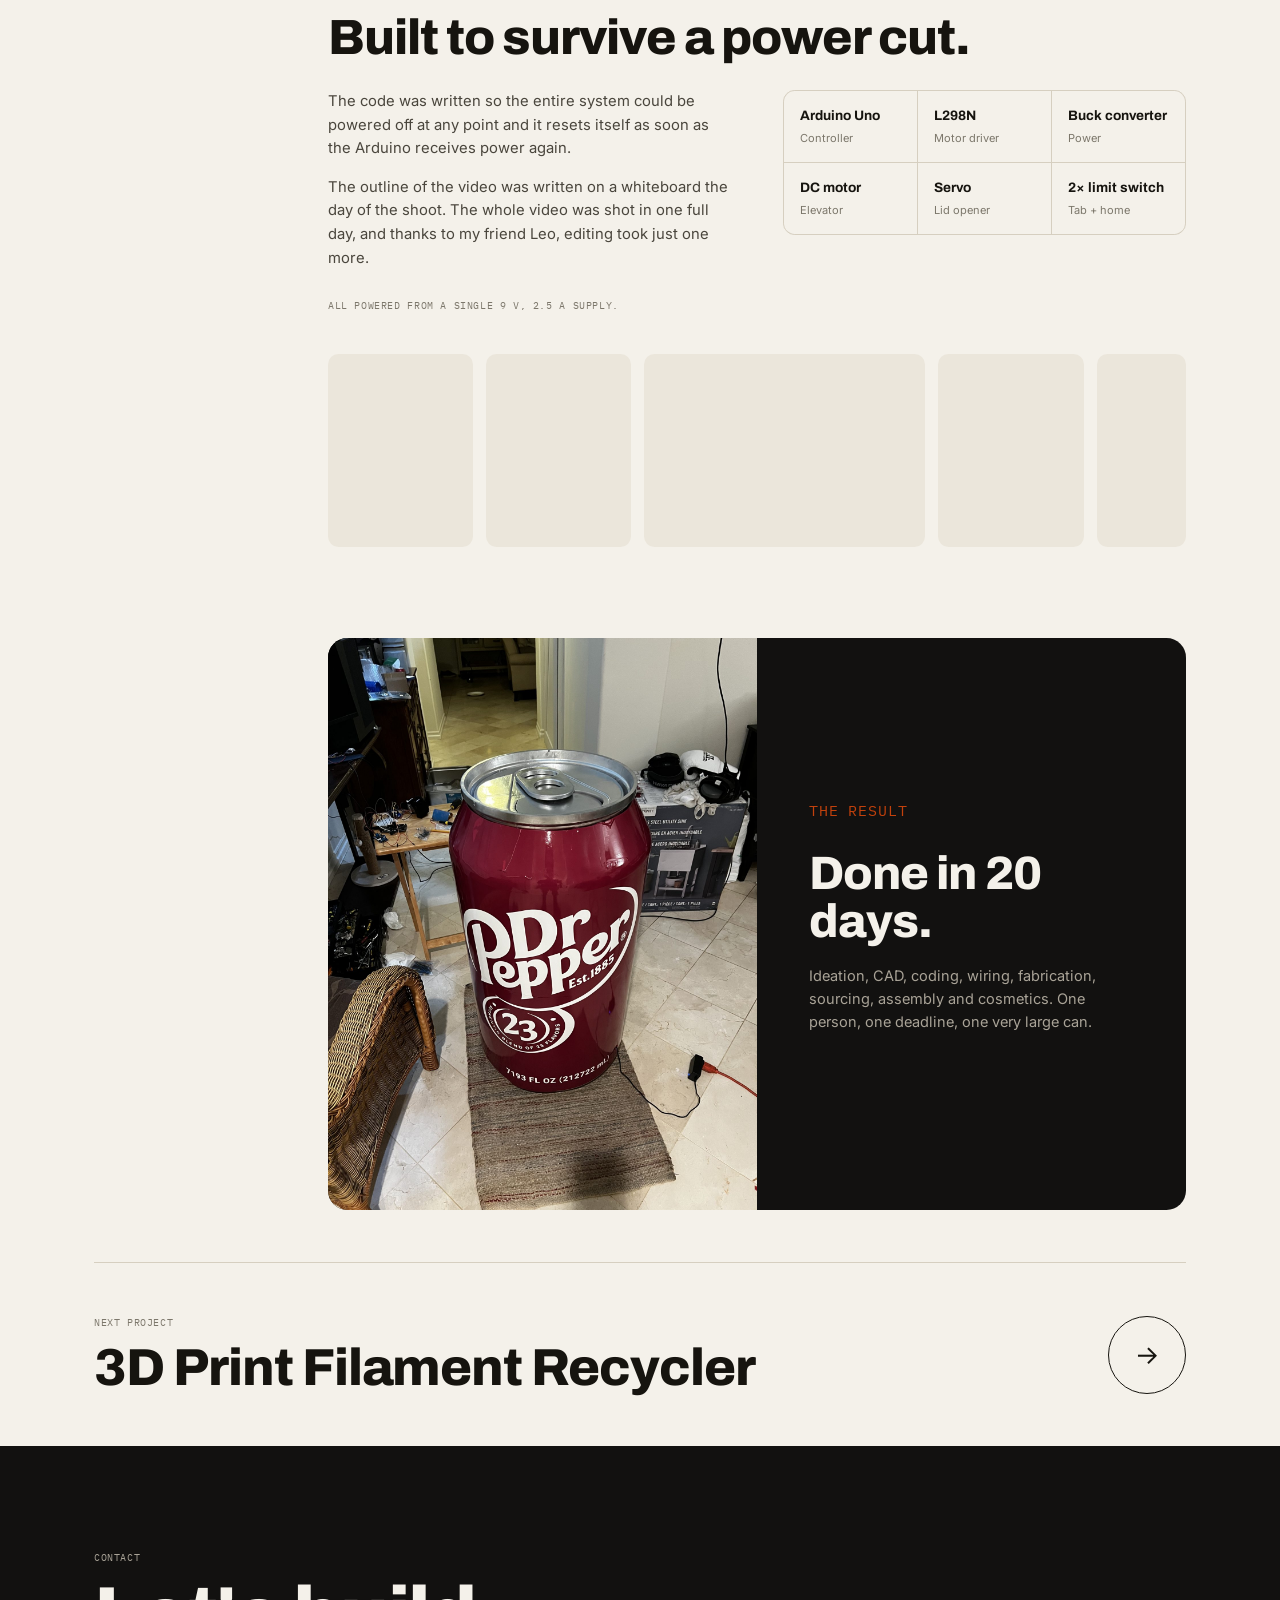
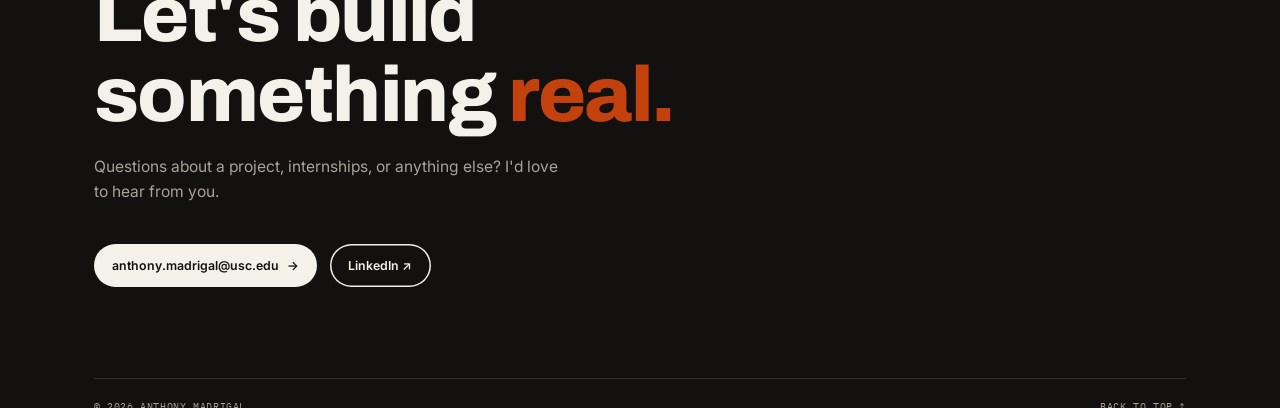
==== commit ae879d81: "Clickable logos, clearer scroll cue and reading progress bar on project pages Co-Authored-By: Claude" ====
--- a/projects/dr-pepper-can.html
+++ b/projects/dr-pepper-can.html
@@ -13,7 +13,8 @@
 <link href="https://fonts.googleapis.com/css2?family=Archivo:wght@500;700;800&family=IBM+Plex+Mono:wght@400;500&family=Inter:wght@400;500;600&display=swap" rel="stylesheet">
 <link rel="stylesheet" href="../css/style.css">
 </head>
-<body id="top">
+<body id="top" class="project">
+<div class="read-progress" aria-hidden="true"></div>
 <header class="site-header on-dark">
   <div class="wrap">
     <a class="brand" href="../index.html">Anthony Madrigal</a>
@@ -36,7 +37,7 @@
       </div>
       <div class="media reveal"><img src="../images/can/hero.jpg" alt="Automated Dr. Pepper Can"></div>
     </div>
-    <div class="scroll-cue mono">The story</div>
+    <a class="story-cue" href="#why"><span>Scroll to read the full story</span><span class="chev" aria-hidden="true">↓</span></a>
   </section>
 
   <div class="wrap">
--- a/css/style.css
+++ b/css/style.css
@@ -251,7 +251,7 @@
 
 /* Video */
 .video { position: relative; aspect-ratio: 16/9; border-radius: 1rem; overflow: hidden; background: #000; margin-top: 2.5rem; }
-.video iframe, .video button { position: absolute; inset: 0; width: 100%; height: 100%; border: 0; }
+.video iframe, .video button, .video video { position: absolute; inset: 0; width: 100%; height: 100%; border: 0; }
 .video button { cursor: pointer; padding: 0; background: #000; }
 .video button img { width: 100%; height: 100%; object-fit: cover; opacity: .8; transition: opacity .3s; }
 .video button:hover img { opacity: 1; }
@@ -357,3 +357,45 @@
 /* When JavaScript lays the gallery out, it sets each photo's exact width */
 .gallery.js::after { display: none; }
 .gallery.js figure { flex: none; max-width: none; }
+
+/* --- Clickable logos ----------------------------------------------------- */
+.logos .logo-link { display: block; background: var(--paper); text-decoration: none; color: inherit; }
+.logos .logo-link figure { height: 100%; transition: background .25s; }
+.logos .logo-link:hover figure, .logos .logo-link:focus-visible figure { background: var(--paper-2); }
+.logos .logo-link:hover img { filter: none; opacity: 1; }
+.logos .logo-link:hover .wordmark { color: var(--ink); }
+.logos .logo-link:hover figcaption { color: var(--ink); }
+.logos .ext { display: inline-block; opacity: 0; transform: translate(-.2rem, .2rem); transition: opacity .25s, transform .25s; }
+.logos .logo-link:hover .ext, .logos .logo-link:focus-visible .ext { opacity: 1; transform: none; }
+@media (hover: none) { .logos .ext { opacity: .7; transform: none; } }
+
+/* --- "Scroll to read the story" cue on project pages --------------------- */
+.p-hero { min-height: 94vh; }
+.story-cue {
+  position: absolute; left: 50%; bottom: 2rem; transform: translateX(-50%); z-index: 2;
+  display: inline-flex; align-items: center; gap: .9rem;
+  padding: .85rem .85rem .85rem 1.5rem; border-radius: 999px;
+  background: var(--on-dark); color: var(--dark); text-decoration: none;
+  font-weight: 600; font-size: 1rem; box-shadow: 0 1rem 2.5rem -1rem rgba(0,0,0,.6);
+  transition: background .2s, color .2s;
+}
+.story-cue .chev {
+  width: 2.2rem; height: 2.2rem; border-radius: 50%; display: grid; place-items: center;
+  background: var(--accent); color: var(--on-dark); font-size: 1.1rem;
+  animation: bob 1.6s ease-in-out infinite;
+}
+.story-cue:hover { background: var(--accent-2); color: var(--on-dark); }
+.story-cue:hover .chev { background: var(--dark); }
+@keyframes bob { 0%, 100% { transform: translateY(-.15rem); } 50% { transform: translateY(.3rem); } }
+
+/* Thin reading-progress bar along the top of project pages */
+.read-progress { position: fixed; top: 0; left: 0; height: 3px; width: 100%; z-index: 60; background: var(--accent-2); transform-origin: 0 50%; transform: scaleX(0); }
+
+@media (prefers-reduced-motion: reduce) { .story-cue .chev { animation: none; } }
+@media (max-width: 900px) {
+  .p-hero { min-height: auto; }
+  .p-hero .wrap { padding-bottom: 6.5rem; }
+  /* On phones the hero is taller than the screen, so pin the cue to the bottom of the screen */
+  .story-cue { position: fixed; bottom: 1.25rem; font-size: .95rem; white-space: nowrap; transition: opacity .3s, transform .3s, background .2s; }
+  .story-cue.gone { opacity: 0; transform: translate(-50%, 1rem); pointer-events: none; }
+}
